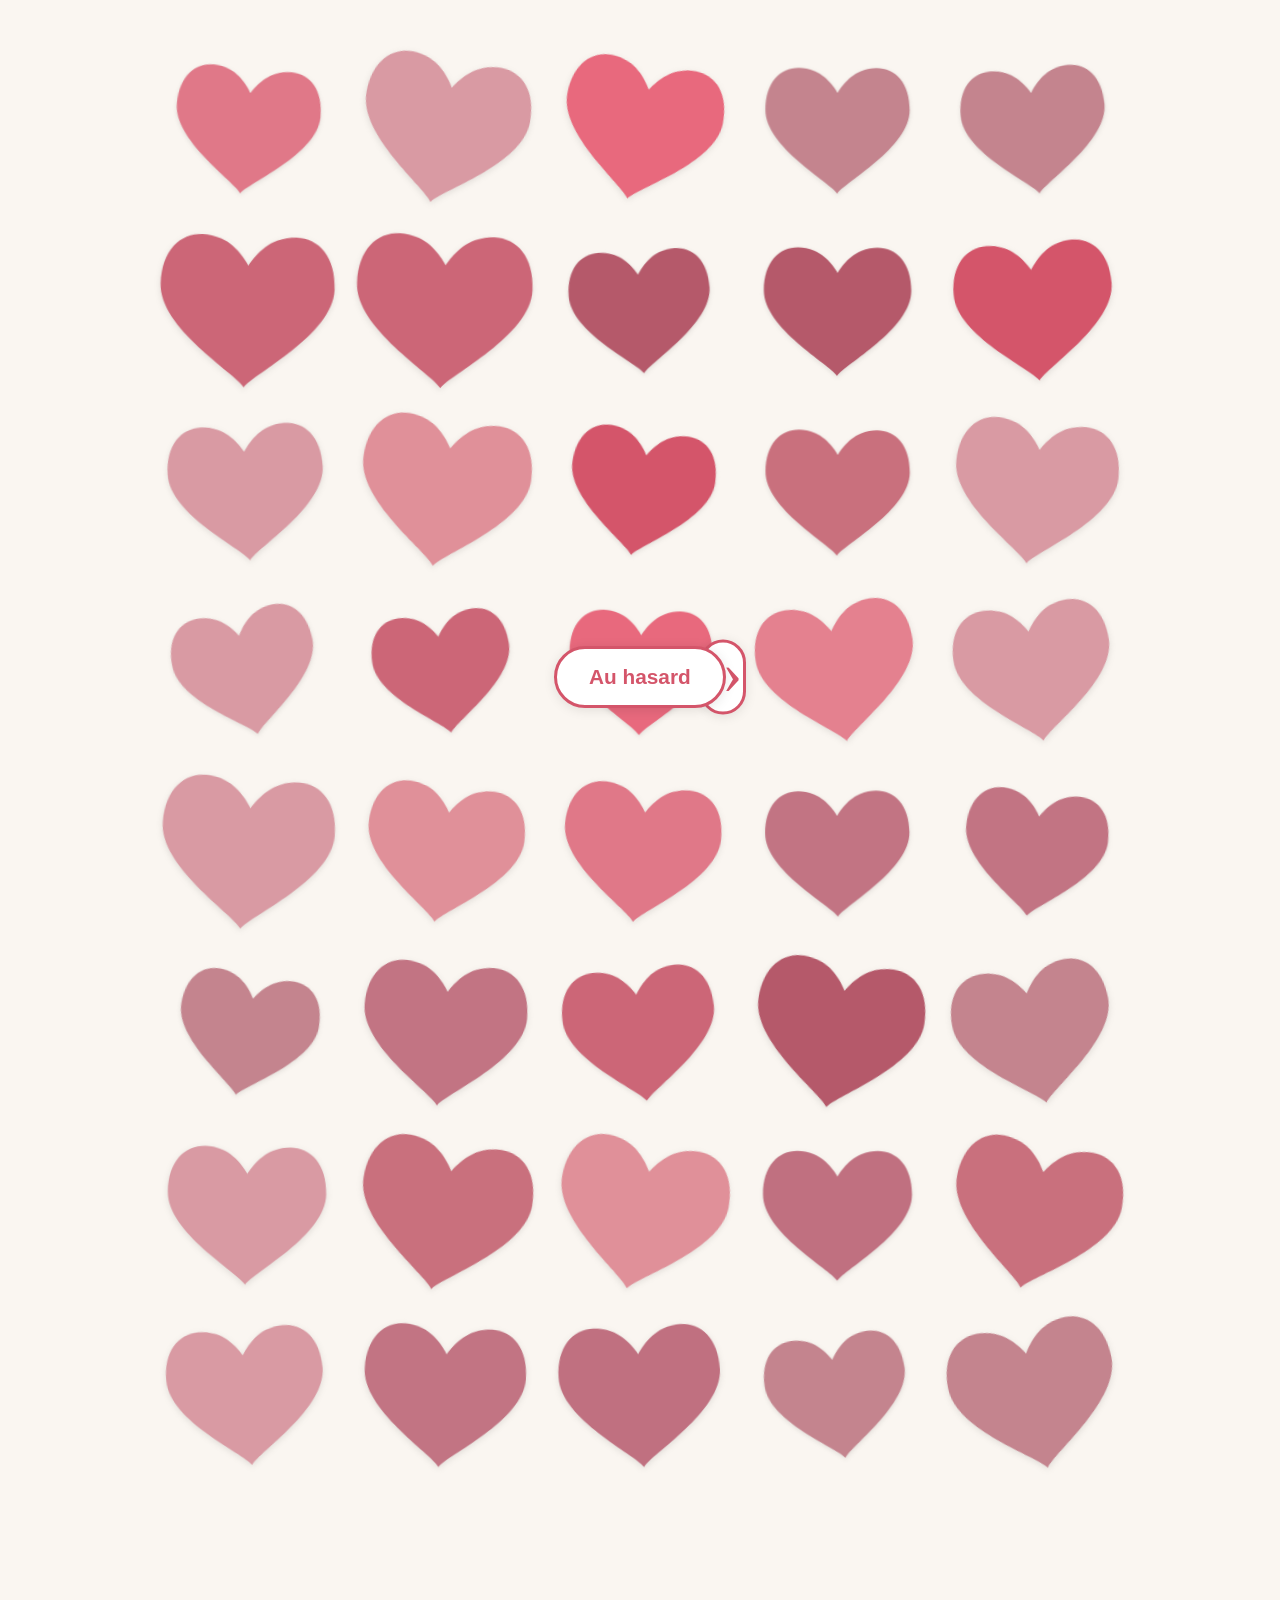
==== index.html @ f623f2ce "Initial commit: Coeurs de la paroisse Page interactive avec grille de cœurs contenant des messages d" ====
<!DOCTYPE html>
<html lang="fr">

<head>
  <meta charset="UTF-8">
  <meta name="viewport" content="width=device-width, initial-scale=1.0">
  <title>Coeurs de la paroisse</title>
  <style>
    * {
      margin: 0;
      padding: 0;
      box-sizing: border-box;
    }

    body {
      background: #faf6f1;
      min-height: 100vh;
      padding: 2rem 1rem 5rem;
      font-family: 'Georgia', 'Times New Roman', serif;
    }

    .grid {
      display: grid;
      grid-template-columns: repeat(5, 1fr);
      gap: 0.8rem 0.3rem;
      max-width: 980px;
      margin: 0 auto;
      justify-items: center;
      padding: 1rem 0;
    }

    /* --- Heart card (flip container) --- */
    .heart-card {
      width: 180px;
      height: 168px;
      perspective: 800px;
      cursor: pointer;
    }

    .heart-inner {
      position: relative;
      width: 100%;
      height: 100%;
      transition: transform 0.6s ease;
      transform-style: preserve-3d;
    }

    .heart-card.flipped .heart-inner {
      transform: rotateY(180deg);
    }

    .heart-front,
    .heart-back {
      position: absolute;
      inset: 0;
      backface-visibility: hidden;
      display: flex;
      align-items: center;
      justify-content: center;
    }

    .heart-back {
      transform: rotateY(180deg);
    }

    /* --- Heart SVG --- */
    .heart-svg {
      width: 165px;
      height: 149px;
      transition: transform 0.25s ease, filter 0.25s ease;
      filter: drop-shadow(0 2px 3px rgba(0, 0, 0, 0.1));
    }

    .heart-card:hover .heart-svg {
      transform: scale(1.1);
      filter: drop-shadow(0 4px 8px rgba(0, 0, 0, 0.15));
    }

    /* --- Back heart with message --- */
    .heart-back-wrap {
      position: relative;
      width: 180px;
      height: 162px;
    }

    .heart-back-wrap .heart-svg {
      width: 180px;
      height: 162px;
    }

    .heart-back-text {
      position: absolute;
      inset: 0;
      display: flex;
      align-items: center;
      justify-content: center;
      text-align: center;
      padding: 20px 22px 30px;
      font-family: 'Segoe UI', 'Helvetica Neue', Arial, sans-serif;
      font-size: 13px;
      line-height: 1.4;
      color: #fff;
      text-shadow: 0 1px 2px rgba(0, 0, 0, 0.25);
      overflow: hidden;
      word-break: break-word;
    }

    /* --- Zoom mode --- */
    .heart-card.zoomed {
      z-index: 50;
    }

    .heart-card.zoomed .heart-inner {
      transform: rotateY(180deg) scale(2.5);
    }

    /* --- Pulse animation for random --- */
    @keyframes pulse {

      0%,
      100% {
        transform: scale(1);
      }

      50% {
        transform: scale(1.2);
      }
    }

    .heart-card.pulse .heart-svg {
      animation: pulse 0.4s ease 2;
    }

    /* --- Button group --- */
    .btn-group {
      position: sticky;
      bottom: 12rem;
      width: fit-content;
      margin: 1.5rem auto 0;
      z-index: 100;
    }

    /* --- Main pill: "Au hasard" (always centered) --- */
    .random-btn {
      background: #fff;
      color: #d4556a;
      border: 3px solid #d4556a;
      border-radius: 50px;
      padding: 1rem 2rem;
      font-family: 'Segoe UI', 'Helvetica Neue', Arial, sans-serif;
      font-size: 1.3rem;
      font-weight: 600;
      cursor: pointer;
      box-shadow: 0 2px 12px rgba(0, 0, 0, 0.1);
      transition: background 0.2s, color 0.2s;
      white-space: nowrap;
      position: relative;
      z-index: 2;
    }

    .random-btn:hover {
      background: #fce8ec;
    }

    /* --- Zoom sliding pill (behind Au hasard, peeks right) --- */
    .zoom-slide {
      position: absolute;
      top: 50%;
      transform: translateY(-50%);
      display: flex;
      align-items: center;
      background: #fff;
      border: 3px solid #d4556a;
      border-radius: 50px;
      z-index: 1;
      box-shadow: 0 2px 12px rgba(0, 0, 0, 0.1);
      overflow: hidden;
      cursor: pointer;
      transition: left 0.35s ease, background 0.3s, border-color 0.3s;
      /* Collapsed: mostly behind Au hasard */
      left: calc(100% - 1.6rem);
    }

    /* Slid out */
    .zoom-slide.open {
      left: calc(100% - 1rem);
    }

    /* Active (zoom on): fill entire pill */
    .zoom-slide.active {
      background: #d4556a;
      border-color: #d4556a;
    }

    .zoom-slide.active .zoom-label,
    .zoom-slide.active .zoom-chevron {
      color: #fff;
    }

    /* --- Zoom text label (hidden when collapsed) --- */
    .zoom-label {
      color: #d4556a;
      font-family: 'Segoe UI', 'Helvetica Neue', Arial, sans-serif;
      font-size: 1.05rem;
      font-weight: 600;
      white-space: nowrap;
      overflow: hidden;
      max-width: 0;
      opacity: 0;
      padding: 0.8rem 0;
      transition: max-width 0.35s ease, opacity 0.25s ease, padding 0.35s ease;
    }

    .zoom-slide.open .zoom-label {
      max-width: 120px;
      opacity: 1;
      padding: 0.8rem 0.4rem 0.8rem 1.8rem;
    }

    /* --- Chevron (always visible, changes direction) --- */
    .zoom-chevron {
      color: #d4556a;
      font-size: 3.8rem;
      font-weight: 500;
      line-height: 1;
      padding: 0rem 0rem 0.5rem 1.2rem;
      transition: color 0.2s, padding 0.35s ease;
      flex-shrink: 0;
    }

    .zoom-slide.open .zoom-chevron {
      padding: 0rem 0.5rem 0.5rem 0rem;
    }

    /* --- Responsive --- */
    @media (max-width: 980px) {
      .grid {
        grid-template-columns: repeat(4, 1fr);
        max-width: 760px;
      }
    }

    @media (max-width: 760px) {
      .grid {
        grid-template-columns: repeat(3, 1fr);
        max-width: 560px;
        gap: 0.5rem 0.2rem;
      }

      .heart-card {
        width: 155px;
        height: 145px;
      }

      .heart-svg {
        width: 140px;
        height: 126px;
      }

      .heart-back-wrap {
        width: 155px;
        height: 140px;
      }

      .heart-back-wrap .heart-svg {
        width: 155px;
        height: 140px;
      }

      .heart-back-text {
        font-size: 12px;
        padding: 18px 20px 28px;
      }

      body {
        padding: 1rem 0.5rem 5rem;
      }
    }

    @media (max-width: 500px) {
      .grid {
        grid-template-columns: repeat(2, 1fr);
        max-width: 340px;
      }
    }
  </style>
</head>

<body>

  <div class="grid" id="grid"></div>
  <div class="btn-group" id="btnGroup">
    <button class="random-btn" id="randomBtn">Au hasard</button>
    <div class="zoom-slide" id="zoomSlide">
      <span class="zoom-label">Zoom</span>
      <span class="zoom-chevron" id="zoomChevron">&rsaquo;</span>
    </div>
  </div>

  <script>
    const messages = [
      "Merci pour l'accueil chaleureux chaque dimanche",
      "Merci à la chorale pour la beauté des chants",
      "Merci pour les moments de partage et de fraternité",
      "Merci au père pour ses homélies qui touchent le cœur",
      "Merci aux catéchistes qui transmettent la foi à nos enfants",
      "Merci pour les repas paroissiaux qui nous rassemblent",
      "Merci à ceux qui fleurissent l'église avec tant de soin",
      "Merci pour la prière des uns pour les autres",
      "Merci aux bénévoles du secrétariat, toujours disponibles",
      "Merci pour les visites aux personnes malades et isolées",
      "Merci pour cette communauté qui est comme une famille",
      "Merci pour l'écoute et le soutien dans les moments difficiles",
      "Merci aux servants d'autel pour leur service joyeux",
      "Merci pour les groupes de prière qui nourrissent notre foi",
      "Merci à l'équipe liturgique pour la beauté des célébrations",
      "Merci pour la kermesse et tous les moments de joie partagée",
      "Merci pour le café après la messe, ces petits moments comptent",
      "Merci d'avoir accompagné notre famille dans le deuil",
      "Merci pour la préparation au baptême de notre enfant",
      "Merci aux sacristains qui préparent tout dans l'ombre",
      "Merci pour le pèlerinage, une expérience inoubliable",
      "Merci pour l'aide aux plus démunis de notre quartier",
      "Merci à l'équipe d'accueil pour leur sourire chaque dimanche",
      "Merci pour les retraites qui nous permettent de nous ressourcer",
      "Merci pour la bienveillance que je trouve ici",
      "Merci d'avoir préparé notre mariage avec tant d'attention",
      "Merci aux lecteurs qui donnent vie à la Parole",
      "Merci pour le groupe de jeunes, nos ados sont transformés",
      "Merci pour les veillées de Noël, des souvenirs précieux",
      "Merci de m'avoir accueilli quand je ne connaissais personne",
      "Merci pour les cours de Bible qui éclairent ma lecture",
      "Merci pour le soutien scolaire offert aux enfants du quartier",
      "Merci pour ces amitiés nées sur les bancs de l'église",
      "Merci pour la confiance que vous m'avez accordée",
      "Merci à ceux qui entretiennent notre belle église",
      "Merci pour l'aumônerie qui accompagne nos lycéens",
      "Merci pour la Semaine Sainte vécue ensemble, si intense",
      "Merci pour votre patience et votre douceur",
      "Merci pour la joie communicative de cette paroisse",
      "Merci pour chaque sourire échangé sur le parvis"
    ];

    const HEART_PATH = 'M50,90 C45,82 0,58 0,32 C0,8 16,-2 34,5 C44,9 50,20 50,20 C50,20 56,9 66,5 C84,-2 100,8 100,32 C100,58 55,82 50,90Z';

    const colors = [
      '#e8697d', '#d4556a', '#c9707d', '#e07888',
      '#cf6275', '#b5596a', '#d98a95', '#c27483',
      '#e4818f', '#d16b7a', '#c4848e', '#d99aa3',
      '#cc6677', '#e09099', '#c07080'
    ];

    const grid = document.getElementById('grid');
    const randomBtn = document.getElementById('randomBtn');
    const zoomSlide = document.getElementById('zoomSlide');
    const zoomChevron = document.getElementById('zoomChevron');
    const cards = [];

    let currentOpen = null;
    let zoomMode = false;

    function heartSVG(color) {
      return `<svg viewBox="0 0 100 95" class="heart-svg"><path d="${HEART_PATH}" fill="${color}"/></svg>`;
    }

    // Mélange aléatoire des messages à chaque chargement
    for (let i = messages.length - 1; i > 0; i--) {
      const j = Math.floor(Math.random() * (i + 1));
      [messages[i], messages[j]] = [messages[j], messages[i]];
    }

    messages.forEach((msg, i) => {
      const color = colors[Math.floor(Math.random() * colors.length)];
      const rotation = (Math.random() * 24 - 12).toFixed(1);
      const sizeVariation = (0.88 + Math.random() * 0.24).toFixed(2);

      const card = document.createElement('div');
      card.className = 'heart-card';
      card.style.setProperty('--color', color);
      card.style.transform = `rotate(${rotation}deg) scale(${sizeVariation})`;

      card.innerHTML = `
    <div class="heart-inner">
      <div class="heart-front">
        ${heartSVG(color)}
      </div>
      <div class="heart-back">
        <div class="heart-back-wrap">
          ${heartSVG(color)}
          <div class="heart-back-text">${msg}</div>
        </div>
      </div>
    </div>
  `;

      card.addEventListener('click', (e) => {
        e.stopPropagation();
        toggleCard(card);
      });

      grid.appendChild(card);
      cards.push(card);
    });

    function toggleCard(card) {
      const cls = zoomMode ? 'zoomed' : 'flipped';
      const otherCls = zoomMode ? 'flipped' : 'zoomed';

      if (currentOpen && currentOpen !== card) {
        const prev = currentOpen;
        setTimeout(() => {
          prev.classList.remove('flipped');
          prev.classList.remove('zoomed');
        }, 300);
      }

      // Remove the other mode's class if present
      card.classList.remove(otherCls);
      card.classList.toggle(cls);
      currentOpen = card.classList.contains(cls) ? card : null;
    }

    function closeCurrentCard() {
      if (currentOpen) {
        currentOpen.classList.remove('flipped');
        currentOpen.classList.remove('zoomed');
        currentOpen = null;
      }
    }

    document.addEventListener('click', () => {
      closeCurrentCard();
    });

    // Zoom slide button
    zoomSlide.addEventListener('click', (e) => {
      e.stopPropagation();
      const isOpen = zoomSlide.classList.contains('open');

      if (!isOpen) {
        // Slide out
        zoomSlide.classList.add('open');
        zoomChevron.innerHTML = '&lsaquo;';
      } else {
        // Toggle zoom mode
        zoomMode = !zoomMode;
        zoomSlide.classList.toggle('active', zoomMode);
        closeCurrentCard();
      }
    });

    // Click chevron to collapse when open
    zoomChevron.addEventListener('click', (e) => {
      if (zoomSlide.classList.contains('open')) {
        e.stopPropagation();
        zoomSlide.classList.remove('open');
        zoomChevron.innerHTML = '&rsaquo;';
      }
    });

    randomBtn.addEventListener('click', (e) => {
      e.stopPropagation();
      closeCurrentCard();
      const card = cards[Math.floor(Math.random() * cards.length)];

      card.scrollIntoView({ behavior: 'smooth', block: 'center' });

      card.classList.add('pulse');
      setTimeout(() => {
        card.classList.remove('pulse');
        toggleCard(card);
      }, 850);
    });
  </script>

</body>

</html>
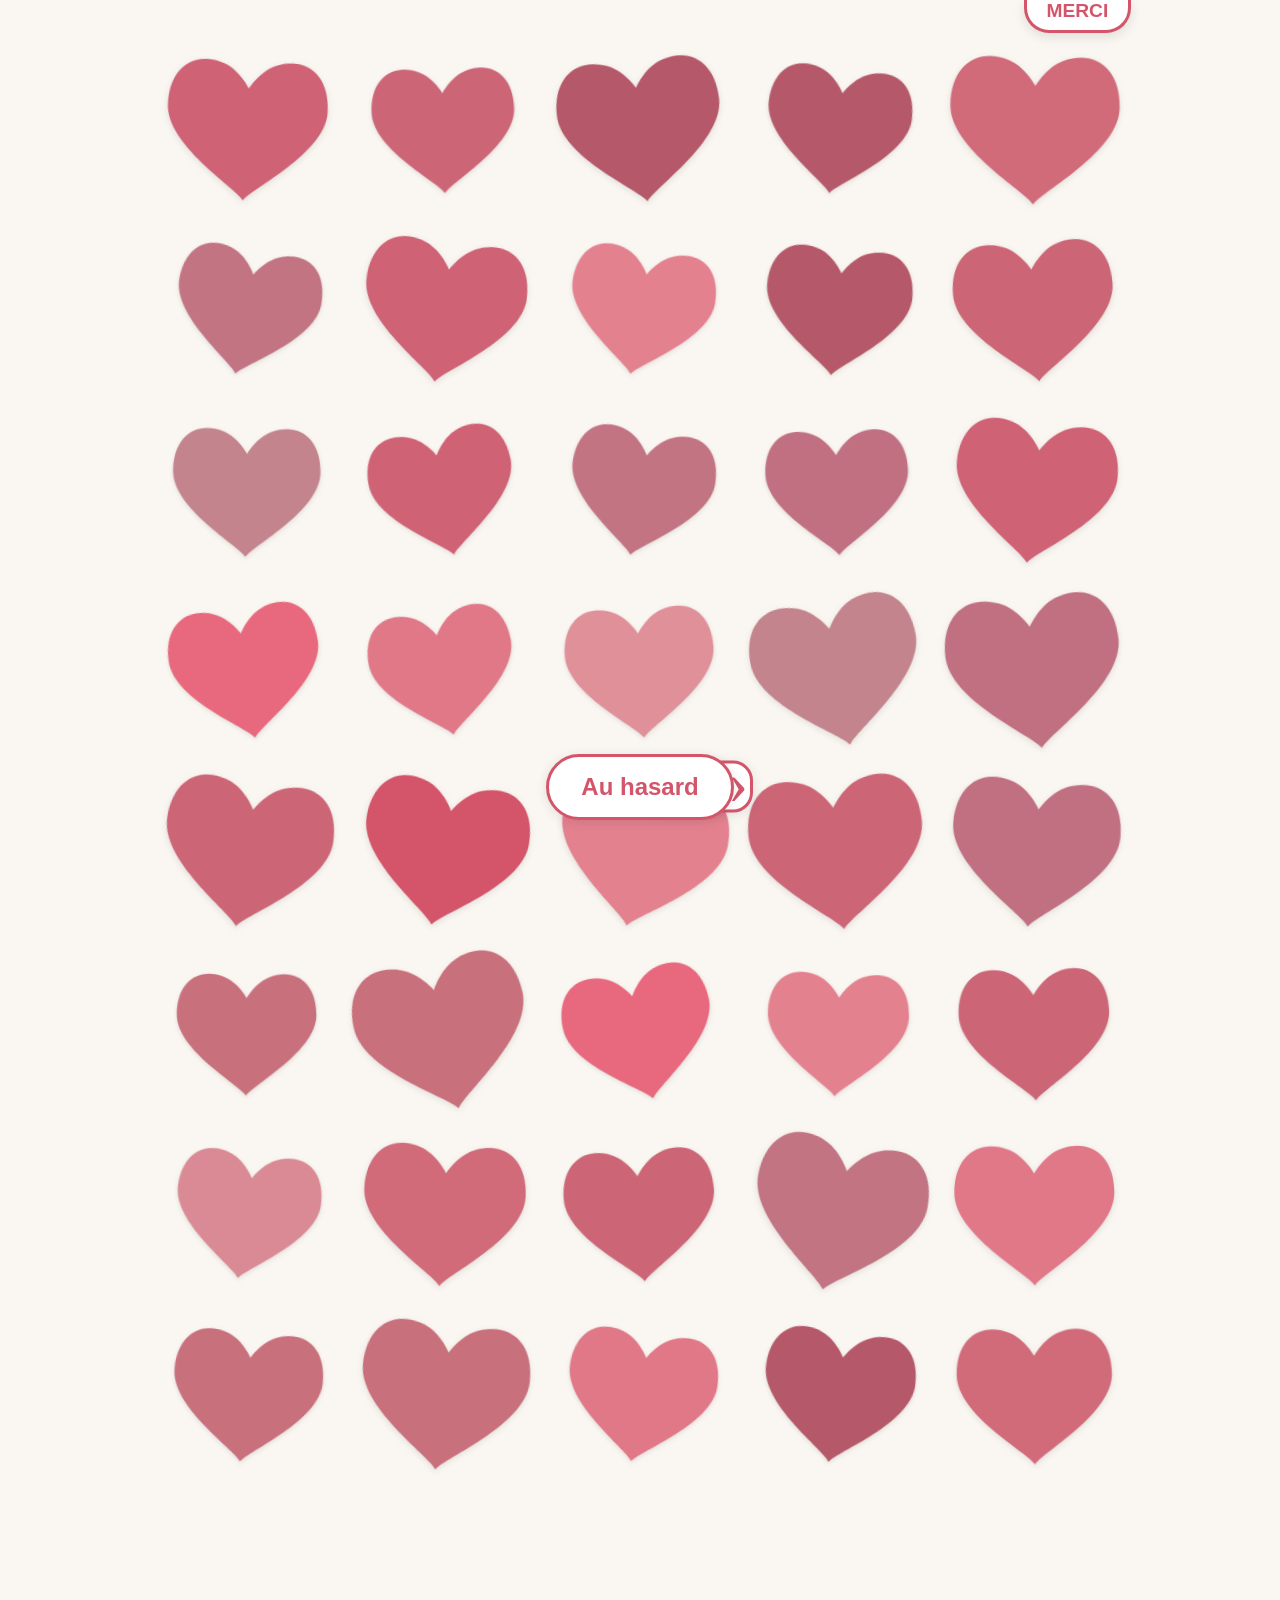
==== commit 2ab5a118: "Improve mobile/tablet UI, Firefox compatibility, and header animation - Fix button positioning on mo" ====
--- a/index.html
+++ b/index.html
@@ -4,7 +4,7 @@
 <head>
   <meta charset="UTF-8">
   <meta name="viewport" content="width=device-width, initial-scale=1.0">
-  <title>Coeurs de la paroisse</title>
+  <title>MERCI</title>
   <style>
     * {
       margin: 0;
@@ -17,6 +17,7 @@
       min-height: 100vh;
       padding: 2rem 1rem 5rem;
       font-family: 'Georgia', 'Times New Roman', serif;
+      overflow-x: hidden;
     }
 
     .grid {
@@ -33,7 +34,6 @@
     .heart-card {
       width: 180px;
       height: 168px;
-      perspective: 800px;
       cursor: pointer;
     }
 
@@ -46,7 +46,7 @@
     }
 
     .heart-card.flipped .heart-inner {
-      transform: rotateY(180deg);
+      transform: perspective(800px) rotateY(180deg);
     }
 
     .heart-front,
@@ -61,6 +61,7 @@
 
     .heart-back {
       transform: rotateY(180deg);
+      /* No perspective needed here – it inherits the 3D context from .heart-inner */
     }
 
     /* --- Heart SVG --- */
@@ -97,12 +98,26 @@
       text-align: center;
       padding: 20px 22px 30px;
       font-family: 'Segoe UI', 'Helvetica Neue', Arial, sans-serif;
-      font-size: 13px;
+      font-size: calc(var(--fs, 13) * 1px);
       line-height: 1.4;
-      color: #fff;
-      text-shadow: 0 1px 2px rgba(0, 0, 0, 0.25);
+      color: #f9e1e1;
+      text-shadow: 0 1px 1px rgba(167, 115, 115, 0.25);
       overflow: hidden;
       word-break: break-word;
+    }
+
+    /* Gradient fade for truncated long text */
+    .heart-back-text.long-text {
+      -webkit-mask-image: linear-gradient(to bottom, black 55%, transparent 95%);
+      mask-image: linear-gradient(to bottom, black 55%, transparent 95%);
+    }
+
+    /* In zoom mode: smaller font to fit all text, remove fade */
+    .heart-card.zoomed .heart-back-text.long-text {
+      --fs: 6.5 !important;
+      line-height: 1.3;
+      -webkit-mask-image: none;
+      mask-image: none;
     }
 
     /* --- Zoom mode --- */
@@ -111,7 +126,13 @@
     }
 
     .heart-card.zoomed .heart-inner {
-      transform: rotateY(180deg) scale(2.5);
+      transform: perspective(800px) rotateY(180deg) scale(2.5);
+      -webkit-font-smoothing: antialiased;
+      -moz-osx-font-smoothing: grayscale;
+    }
+
+    .heart-card.zoomed .heart-back-text {
+      text-rendering: geometricPrecision;
     }
 
     /* --- Pulse animation for random --- */
@@ -134,7 +155,7 @@
     /* --- Button group --- */
     .btn-group {
       position: sticky;
-      bottom: 12rem;
+      bottom: 5rem;
       width: fit-content;
       margin: 1.5rem auto 0;
       z-index: 100;
@@ -148,7 +169,7 @@
       border-radius: 50px;
       padding: 1rem 2rem;
       font-family: 'Segoe UI', 'Helvetica Neue', Arial, sans-serif;
-      font-size: 1.3rem;
+      font-size: 1.5rem;
       font-weight: 600;
       cursor: pointer;
       box-shadow: 0 2px 12px rgba(0, 0, 0, 0.1);
@@ -165,25 +186,26 @@
     /* --- Zoom sliding pill (behind Au hasard, peeks right) --- */
     .zoom-slide {
       position: absolute;
+      height: 80%;
       top: 50%;
       transform: translateY(-50%);
       display: flex;
       align-items: center;
       background: #fff;
       border: 3px solid #d4556a;
-      border-radius: 50px;
+      border-radius: 20px;
       z-index: 1;
       box-shadow: 0 2px 12px rgba(0, 0, 0, 0.1);
       overflow: hidden;
       cursor: pointer;
       transition: left 0.35s ease, background 0.3s, border-color 0.3s;
-      /* Collapsed: mostly behind Au hasard */
-      left: calc(100% - 1.6rem);
-    }
-
-    /* Slid out */
+      /* Collapsed: hidden behind Au hasard, only chevron peeks out */
+      left: calc(100% - 90px);
+    }
+
+    /* Slid out: entire pill visible */
     .zoom-slide.open {
-      left: calc(100% - 1rem);
+      left: calc(100% - 1.7rem);
     }
 
     /* Active (zoom on): fill entire pill */
@@ -201,12 +223,11 @@
     .zoom-label {
       color: #d4556a;
       font-family: 'Segoe UI', 'Helvetica Neue', Arial, sans-serif;
-      font-size: 1.05rem;
+      font-size: 1.5rem;
       font-weight: 600;
       white-space: nowrap;
       overflow: hidden;
-      max-width: 0;
-      opacity: 0;
+      opacity: 1;
       padding: 0.8rem 0;
       transition: max-width 0.35s ease, opacity 0.25s ease, padding 0.35s ease;
     }
@@ -214,7 +235,7 @@
     .zoom-slide.open .zoom-label {
       max-width: 120px;
       opacity: 1;
-      padding: 0.8rem 0.4rem 0.8rem 1.8rem;
+      padding: .8rem 0.15rem 0.7rem 1.8rem;
     }
 
     /* --- Chevron (always visible, changes direction) --- */
@@ -223,13 +244,103 @@
       font-size: 3.8rem;
       font-weight: 500;
       line-height: 1;
-      padding: 0rem 0rem 0.5rem 1.2rem;
+      padding: 0rem 0.1rem 0.5rem 1rem;
       transition: color 0.2s, padding 0.35s ease;
       flex-shrink: 0;
     }
 
     .zoom-slide.open .zoom-chevron {
       padding: 0rem 0.5rem 0.5rem 0rem;
+    }
+
+    /* --- À Propos pill (fixed top-right, hangs from top edge) --- */
+    .about-pill {
+      position: fixed;
+      top: 0;
+      right: calc((100vw - 980px) / 2);
+      max-width: 980px;
+      z-index: 200;
+      background: #fff;
+      border: 3px solid #d4556a;
+      border-top: none;
+      border-radius: 0 0 25px 25px;
+      padding: 0 1.2rem 0.5rem;
+      box-shadow: 0 4px 12px rgba(0, 0, 0, 0.1);
+      cursor: pointer;
+      text-align: center;
+      width: auto;
+      /* CLOSING: pill padding shrinks with the size */
+      transition: padding 0.2s ease-in-out 0.15s;
+    }
+
+    .about-pill.visible {
+      padding: 0 1.2rem 0.8rem;
+      /* OPENING: pill padding grows with the size */
+      transition: padding 0.25s ease-in-out 0.05s;
+    }
+
+    .about-pill:hover {
+      background: #fef5f6;
+    }
+
+    .about-title {
+      max-height: 0;
+      max-width: 0;
+      overflow: hidden;
+      opacity: 0;
+      /* CLOSING: text hides [0-0.15s], then width+height shrink together [0.15-0.4s] */
+      transition: opacity 0s ease-in-out,
+                  max-height 0.5s ease-in-out 0.3s,
+                  max-width 0.5s ease-in-out 0.3s,
+                  padding 0.4s ease-in-out 0.4s;
+    }
+
+    .about-pill.visible .about-title {
+      max-height: 100px;
+      max-width: 100%;
+      opacity: 1;
+      padding: 0.6rem 0 0.3rem;
+      /* OPENING: width+height grow together [0.05-0.3s], then text fades in [0.3-0.5s] */
+      transition: max-width 0.25s ease-in-out 0.05s,
+                  max-height 0.25s ease-in-out 0.05s,
+                  opacity 0.15s ease-in-out 0.35s,
+                  padding 0.25s ease-in-out 0.05s;
+    }
+
+    .about-title h1 {
+      font-family: 'Georgia', 'Times New Roman', serif;
+      display: flex;
+      align-items: center;
+      font-size: 1.2rem;
+      font-weight: 700;
+      color: #d4556a;
+      line-height: 1.35;
+    }
+
+    .about-label {
+      display: block;
+      font-family: 'Segoe UI', 'Helvetica Neue', Arial, sans-serif;
+      font-size: 1.2rem;
+      font-weight: 600;
+      color: #d4556a;
+      white-space: nowrap;
+      max-height: 2rem;
+      opacity: 1;
+      overflow: hidden;
+      /* SHOWING (closing pill): MERCI fades in at [0.4-0.5s] */
+      transition: max-height 0.1s ease-in-out 0.4s,
+                  opacity 0.1s ease-in-out 0.4s,
+                  margin 0.1s ease-in-out 0.4s;
+    }
+
+    .about-label.hidden {
+      max-height: 0;
+      opacity: 0;
+      margin: 0;
+      /* HIDING (opening pill): MERCI disappears instantly at [0-0.05s] */
+      transition: max-height 0.05s ease-in-out,
+                  opacity 0.05s ease-in-out,
+                  margin 0.05s ease-in-out;
     }
 
     /* --- Responsive --- */
@@ -238,6 +349,24 @@
         grid-template-columns: repeat(4, 1fr);
         max-width: 760px;
       }
+
+      .about-pill {
+        right: calc((100vw - 760px) / 2);
+        max-width: 760px;
+      }
+
+      body {
+        padding-bottom: 7rem;
+      }
+
+      .btn-group {
+        position: fixed;
+        bottom: 2.5rem;
+        left: 0;
+        right: 0;
+        width: fit-content;
+        margin: 0 auto;
+      }
     }
 
     @media (max-width: 760px) {
@@ -268,12 +397,25 @@
       }
 
       .heart-back-text {
-        font-size: 12px;
+        font-size: calc(var(--fs, 13) * 0.85px);
         padding: 18px 20px 28px;
+      }
+
+      .heart-card.zoomed .heart-inner {
+        transform: perspective(800px) rotateY(180deg) scale(2);
+      }
+
+      .heart-card.zoomed .heart-back-text.long-text {
+        --fs: 5.5 !important;
       }
 
       body {
         padding: 1rem 0.5rem 5rem;
+      }
+
+      .about-pill {
+        right: calc((100vw - 560px) / 2);
+        max-width: 560px;
       }
     }
 
@@ -282,11 +424,64 @@
         grid-template-columns: repeat(2, 1fr);
         max-width: 340px;
       }
+
+      .about-pill {
+        right: calc((100vw - 340px) / 2);
+        max-width: 340px;
+      }
+
+      body {
+        padding-bottom: 9rem;
+      }
+
+      /* Fixed button group at bottom of viewport */
+      .btn-group {
+        bottom: 3.5rem;
+        display: flex;
+        flex-direction: column;
+        align-items: center;
+        gap: 0.8rem;
+      }
+
+      /* Zoom button: simple pill below "Au hasard", no slide */
+      .zoom-slide {
+        position: static;
+        height: auto;
+        border-radius: 50px;
+        padding: 0.4rem 1.2rem;
+        transition: background 0.3s, border-color 0.3s;
+      }
+
+      .zoom-slide .zoom-label {
+        max-width: none;
+        opacity: 1;
+        padding: 0rem 0.3rem;
+      }
+
+      .zoom-slide .zoom-chevron {
+        display: none;
+      }
+
+      /* Smaller zoom scale for phone screens */
+      .heart-card.zoomed .heart-inner {
+        transform: perspective(800px) rotateY(180deg) scale(1.5);
+      }
+
+      .heart-card.zoomed .heart-back-text.long-text {
+        --fs: 5 !important;
+      }
     }
   </style>
 </head>
 
 <body>
+
+  <div class="about-pill" id="aboutPill">
+    <div class="about-title">
+      <h1>Jubilé des 50 ans de la paroisse catholique de Berne et environs</h1>
+    </div>
+    <span class="about-label">MERCI</span>
+  </div>
 
   <div class="grid" id="grid"></div>
   <div class="btn-group" id="btnGroup">
@@ -350,6 +545,15 @@
       '#cc6677', '#e09099', '#c07080'
     ];
 
+    // À Propos toggle
+    const aboutPill = document.getElementById('aboutPill');
+    const aboutLabel = aboutPill.querySelector('.about-label');
+    aboutPill.addEventListener('click', (e) => {
+      e.stopPropagation();
+      aboutPill.classList.toggle('visible');
+      aboutLabel.classList.toggle('hidden');
+    });
+
     const grid = document.getElementById('grid');
     const randomBtn = document.getElementById('randomBtn');
     const zoomSlide = document.getElementById('zoomSlide');
@@ -363,6 +567,15 @@
       return `<svg viewBox="0 0 100 95" class="heart-svg"><path d="${HEART_PATH}" fill="${color}"/></svg>`;
     }
 
+    // Adaptive font size based on text length
+    function getFontSize(len) {
+      if (len <= 50) return 13;
+      if (len <= 80) return 12;
+      if (len <= 110) return 10.5;
+      if (len <= 150) return 9;
+      return 8;
+    }
+
     // Mélange aléatoire des messages à chaque chargement
     for (let i = messages.length - 1; i > 0; i--) {
       const j = Math.floor(Math.random() * (i + 1));
@@ -378,6 +591,9 @@
       card.className = 'heart-card';
       card.style.setProperty('--color', color);
       card.style.transform = `rotate(${rotation}deg) scale(${sizeVariation})`;
+
+      const fontSize = getFontSize(msg.length);
+      const longClass = msg.length > 120 ? ' long-text' : '';
 
       card.innerHTML = `
     <div class="heart-inner">
@@ -387,7 +603,7 @@
       <div class="heart-back">
         <div class="heart-back-wrap">
           ${heartSVG(color)}
-          <div class="heart-back-text">${msg}</div>
+          <div class="heart-back-text${longClass}" style="--fs:${fontSize}">${msg}</div>
         </div>
       </div>
     </div>
@@ -433,8 +649,18 @@
     });
 
     // Zoom slide button
+    const mobileQuery = window.matchMedia('(max-width: 500px)');
     zoomSlide.addEventListener('click', (e) => {
       e.stopPropagation();
+
+      if (mobileQuery.matches) {
+        // Mobile: direct toggle, no slide step
+        zoomMode = !zoomMode;
+        zoomSlide.classList.toggle('active', zoomMode);
+        closeCurrentCard();
+        return;
+      }
+
       const isOpen = zoomSlide.classList.contains('open');
 
       if (!isOpen) {
@@ -445,6 +671,8 @@
         // Toggle zoom mode
         zoomMode = !zoomMode;
         zoomSlide.classList.toggle('active', zoomMode);
+        zoomSlide.classList.remove('open');
+        zoomChevron.innerHTML = '&rsaquo;';
         closeCurrentCard();
       }
     });
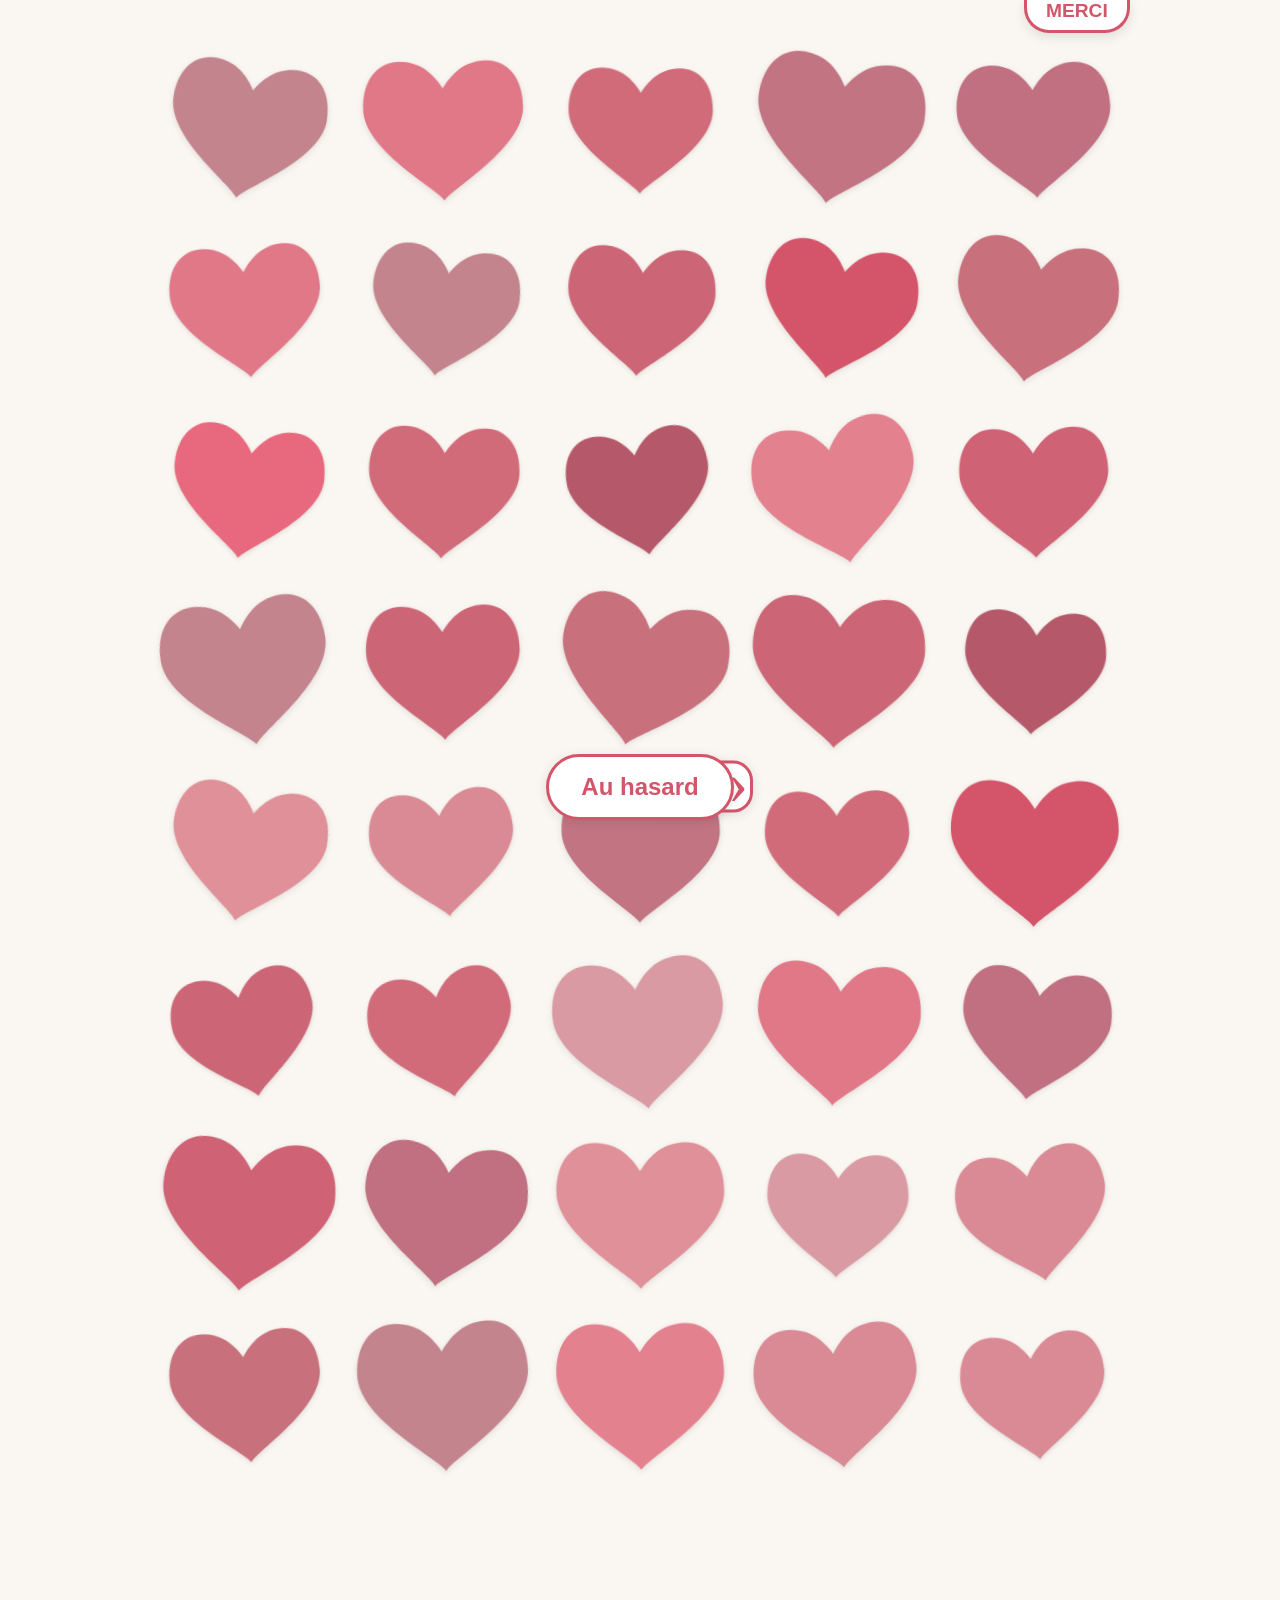
==== commit ceb3791d: "Extract inline CSS/JS to separate files and add pre-push test hook Move styles and scripts from inde" ====
--- a/index.html
+++ b/index.html
@@ -5,473 +5,7 @@
   <meta charset="UTF-8">
   <meta name="viewport" content="width=device-width, initial-scale=1.0">
   <title>MERCI</title>
-  <style>
-    * {
-      margin: 0;
-      padding: 0;
-      box-sizing: border-box;
-    }
-
-    body {
-      background: #faf6f1;
-      min-height: 100vh;
-      padding: 2rem 1rem 5rem;
-      font-family: 'Georgia', 'Times New Roman', serif;
-      overflow-x: hidden;
-    }
-
-    .grid {
-      display: grid;
-      grid-template-columns: repeat(5, 1fr);
-      gap: 0.8rem 0.3rem;
-      max-width: 980px;
-      margin: 0 auto;
-      justify-items: center;
-      padding: 1rem 0;
-    }
-
-    /* --- Heart card (flip container) --- */
-    .heart-card {
-      width: 180px;
-      height: 168px;
-      cursor: pointer;
-    }
-
-    .heart-inner {
-      position: relative;
-      width: 100%;
-      height: 100%;
-      transition: transform 0.6s ease;
-      transform-style: preserve-3d;
-    }
-
-    .heart-card.flipped .heart-inner {
-      transform: perspective(800px) rotateY(180deg);
-    }
-
-    .heart-front,
-    .heart-back {
-      position: absolute;
-      inset: 0;
-      backface-visibility: hidden;
-      display: flex;
-      align-items: center;
-      justify-content: center;
-    }
-
-    .heart-back {
-      transform: rotateY(180deg);
-      /* No perspective needed here – it inherits the 3D context from .heart-inner */
-    }
-
-    /* --- Heart SVG --- */
-    .heart-svg {
-      width: 165px;
-      height: 149px;
-      transition: transform 0.25s ease, filter 0.25s ease;
-      filter: drop-shadow(0 2px 3px rgba(0, 0, 0, 0.1));
-    }
-
-    .heart-card:hover .heart-svg {
-      transform: scale(1.1);
-      filter: drop-shadow(0 4px 8px rgba(0, 0, 0, 0.15));
-    }
-
-    /* --- Back heart with message --- */
-    .heart-back-wrap {
-      position: relative;
-      width: 180px;
-      height: 162px;
-    }
-
-    .heart-back-wrap .heart-svg {
-      width: 180px;
-      height: 162px;
-    }
-
-    .heart-back-text {
-      position: absolute;
-      inset: 0;
-      display: flex;
-      align-items: center;
-      justify-content: center;
-      text-align: center;
-      padding: 20px 22px 30px;
-      font-family: 'Segoe UI', 'Helvetica Neue', Arial, sans-serif;
-      font-size: calc(var(--fs, 13) * 1px);
-      line-height: 1.4;
-      color: #f9e1e1;
-      text-shadow: 0 1px 1px rgba(167, 115, 115, 0.25);
-      overflow: hidden;
-      word-break: break-word;
-    }
-
-    /* Gradient fade for truncated long text */
-    .heart-back-text.long-text {
-      -webkit-mask-image: linear-gradient(to bottom, black 55%, transparent 95%);
-      mask-image: linear-gradient(to bottom, black 55%, transparent 95%);
-    }
-
-    /* In zoom mode: smaller font to fit all text, remove fade */
-    .heart-card.zoomed .heart-back-text.long-text {
-      --fs: 6.5 !important;
-      line-height: 1.3;
-      -webkit-mask-image: none;
-      mask-image: none;
-    }
-
-    /* --- Zoom mode --- */
-    .heart-card.zoomed {
-      z-index: 50;
-    }
-
-    .heart-card.zoomed .heart-inner {
-      transform: perspective(800px) rotateY(180deg) scale(2.5);
-      -webkit-font-smoothing: antialiased;
-      -moz-osx-font-smoothing: grayscale;
-    }
-
-    .heart-card.zoomed .heart-back-text {
-      text-rendering: geometricPrecision;
-    }
-
-    /* --- Pulse animation for random --- */
-    @keyframes pulse {
-
-      0%,
-      100% {
-        transform: scale(1);
-      }
-
-      50% {
-        transform: scale(1.2);
-      }
-    }
-
-    .heart-card.pulse .heart-svg {
-      animation: pulse 0.4s ease 2;
-    }
-
-    /* --- Button group --- */
-    .btn-group {
-      position: sticky;
-      bottom: 5rem;
-      width: fit-content;
-      margin: 1.5rem auto 0;
-      z-index: 100;
-    }
-
-    /* --- Main pill: "Au hasard" (always centered) --- */
-    .random-btn {
-      background: #fff;
-      color: #d4556a;
-      border: 3px solid #d4556a;
-      border-radius: 50px;
-      padding: 1rem 2rem;
-      font-family: 'Segoe UI', 'Helvetica Neue', Arial, sans-serif;
-      font-size: 1.5rem;
-      font-weight: 600;
-      cursor: pointer;
-      box-shadow: 0 2px 12px rgba(0, 0, 0, 0.1);
-      transition: background 0.2s, color 0.2s;
-      white-space: nowrap;
-      position: relative;
-      z-index: 2;
-    }
-
-    .random-btn:hover {
-      background: #fce8ec;
-    }
-
-    /* --- Zoom sliding pill (behind Au hasard, peeks right) --- */
-    .zoom-slide {
-      position: absolute;
-      height: 80%;
-      top: 50%;
-      transform: translateY(-50%);
-      display: flex;
-      align-items: center;
-      background: #fff;
-      border: 3px solid #d4556a;
-      border-radius: 20px;
-      z-index: 1;
-      box-shadow: 0 2px 12px rgba(0, 0, 0, 0.1);
-      overflow: hidden;
-      cursor: pointer;
-      transition: left 0.35s ease, background 0.3s, border-color 0.3s;
-      /* Collapsed: hidden behind Au hasard, only chevron peeks out */
-      left: calc(100% - 90px);
-    }
-
-    /* Slid out: entire pill visible */
-    .zoom-slide.open {
-      left: calc(100% - 1.7rem);
-    }
-
-    /* Active (zoom on): fill entire pill */
-    .zoom-slide.active {
-      background: #d4556a;
-      border-color: #d4556a;
-    }
-
-    .zoom-slide.active .zoom-label,
-    .zoom-slide.active .zoom-chevron {
-      color: #fff;
-    }
-
-    /* --- Zoom text label (hidden when collapsed) --- */
-    .zoom-label {
-      color: #d4556a;
-      font-family: 'Segoe UI', 'Helvetica Neue', Arial, sans-serif;
-      font-size: 1.5rem;
-      font-weight: 600;
-      white-space: nowrap;
-      overflow: hidden;
-      opacity: 1;
-      padding: 0.8rem 0;
-      transition: max-width 0.35s ease, opacity 0.25s ease, padding 0.35s ease;
-    }
-
-    .zoom-slide.open .zoom-label {
-      max-width: 120px;
-      opacity: 1;
-      padding: .8rem 0.15rem 0.7rem 1.8rem;
-    }
-
-    /* --- Chevron (always visible, changes direction) --- */
-    .zoom-chevron {
-      color: #d4556a;
-      font-size: 3.8rem;
-      font-weight: 500;
-      line-height: 1;
-      padding: 0rem 0.1rem 0.5rem 1rem;
-      transition: color 0.2s, padding 0.35s ease;
-      flex-shrink: 0;
-    }
-
-    .zoom-slide.open .zoom-chevron {
-      padding: 0rem 0.5rem 0.5rem 0rem;
-    }
-
-    /* --- À Propos pill (fixed top-right, hangs from top edge) --- */
-    .about-pill {
-      position: fixed;
-      top: 0;
-      right: calc((100vw - 980px) / 2);
-      max-width: 980px;
-      z-index: 200;
-      background: #fff;
-      border: 3px solid #d4556a;
-      border-top: none;
-      border-radius: 0 0 25px 25px;
-      padding: 0 1.2rem 0.5rem;
-      box-shadow: 0 4px 12px rgba(0, 0, 0, 0.1);
-      cursor: pointer;
-      text-align: center;
-      width: auto;
-      /* CLOSING: pill padding shrinks with the size */
-      transition: padding 0.2s ease-in-out 0.15s;
-    }
-
-    .about-pill.visible {
-      padding: 0 1.2rem 0.8rem;
-      /* OPENING: pill padding grows with the size */
-      transition: padding 0.25s ease-in-out 0.05s;
-    }
-
-    .about-pill:hover {
-      background: #fef5f6;
-    }
-
-    .about-title {
-      max-height: 0;
-      max-width: 0;
-      overflow: hidden;
-      opacity: 0;
-      /* CLOSING: text hides [0-0.15s], then width+height shrink together [0.15-0.4s] */
-      transition: opacity 0s ease-in-out,
-                  max-height 0.5s ease-in-out 0.3s,
-                  max-width 0.5s ease-in-out 0.3s,
-                  padding 0.4s ease-in-out 0.4s;
-    }
-
-    .about-pill.visible .about-title {
-      max-height: 100px;
-      max-width: 100%;
-      opacity: 1;
-      padding: 0.6rem 0 0.3rem;
-      /* OPENING: width+height grow together [0.05-0.3s], then text fades in [0.3-0.5s] */
-      transition: max-width 0.25s ease-in-out 0.05s,
-                  max-height 0.25s ease-in-out 0.05s,
-                  opacity 0.15s ease-in-out 0.35s,
-                  padding 0.25s ease-in-out 0.05s;
-    }
-
-    .about-title h1 {
-      font-family: 'Georgia', 'Times New Roman', serif;
-      display: flex;
-      align-items: center;
-      font-size: 1.2rem;
-      font-weight: 700;
-      color: #d4556a;
-      line-height: 1.35;
-    }
-
-    .about-label {
-      display: block;
-      font-family: 'Segoe UI', 'Helvetica Neue', Arial, sans-serif;
-      font-size: 1.2rem;
-      font-weight: 600;
-      color: #d4556a;
-      white-space: nowrap;
-      max-height: 2rem;
-      opacity: 1;
-      overflow: hidden;
-      /* SHOWING (closing pill): MERCI fades in at [0.4-0.5s] */
-      transition: max-height 0.1s ease-in-out 0.4s,
-                  opacity 0.1s ease-in-out 0.4s,
-                  margin 0.1s ease-in-out 0.4s;
-    }
-
-    .about-label.hidden {
-      max-height: 0;
-      opacity: 0;
-      margin: 0;
-      /* HIDING (opening pill): MERCI disappears instantly at [0-0.05s] */
-      transition: max-height 0.05s ease-in-out,
-                  opacity 0.05s ease-in-out,
-                  margin 0.05s ease-in-out;
-    }
-
-    /* --- Responsive --- */
-    @media (max-width: 980px) {
-      .grid {
-        grid-template-columns: repeat(4, 1fr);
-        max-width: 760px;
-      }
-
-      .about-pill {
-        right: calc((100vw - 760px) / 2);
-        max-width: 760px;
-      }
-
-      body {
-        padding-bottom: 7rem;
-      }
-
-      .btn-group {
-        position: fixed;
-        bottom: 2.5rem;
-        left: 0;
-        right: 0;
-        width: fit-content;
-        margin: 0 auto;
-      }
-    }
-
-    @media (max-width: 760px) {
-      .grid {
-        grid-template-columns: repeat(3, 1fr);
-        max-width: 560px;
-        gap: 0.5rem 0.2rem;
-      }
-
-      .heart-card {
-        width: 155px;
-        height: 145px;
-      }
-
-      .heart-svg {
-        width: 140px;
-        height: 126px;
-      }
-
-      .heart-back-wrap {
-        width: 155px;
-        height: 140px;
-      }
-
-      .heart-back-wrap .heart-svg {
-        width: 155px;
-        height: 140px;
-      }
-
-      .heart-back-text {
-        font-size: calc(var(--fs, 13) * 0.85px);
-        padding: 18px 20px 28px;
-      }
-
-      .heart-card.zoomed .heart-inner {
-        transform: perspective(800px) rotateY(180deg) scale(2);
-      }
-
-      .heart-card.zoomed .heart-back-text.long-text {
-        --fs: 5.5 !important;
-      }
-
-      body {
-        padding: 1rem 0.5rem 5rem;
-      }
-
-      .about-pill {
-        right: calc((100vw - 560px) / 2);
-        max-width: 560px;
-      }
-    }
-
-    @media (max-width: 500px) {
-      .grid {
-        grid-template-columns: repeat(2, 1fr);
-        max-width: 340px;
-      }
-
-      .about-pill {
-        right: calc((100vw - 340px) / 2);
-        max-width: 340px;
-      }
-
-      body {
-        padding-bottom: 9rem;
-      }
-
-      /* Fixed button group at bottom of viewport */
-      .btn-group {
-        bottom: 3.5rem;
-        display: flex;
-        flex-direction: column;
-        align-items: center;
-        gap: 0.8rem;
-      }
-
-      /* Zoom button: simple pill below "Au hasard", no slide */
-      .zoom-slide {
-        position: static;
-        height: auto;
-        border-radius: 50px;
-        padding: 0.4rem 1.2rem;
-        transition: background 0.3s, border-color 0.3s;
-      }
-
-      .zoom-slide .zoom-label {
-        max-width: none;
-        opacity: 1;
-        padding: 0rem 0.3rem;
-      }
-
-      .zoom-slide .zoom-chevron {
-        display: none;
-      }
-
-      /* Smaller zoom scale for phone screens */
-      .heart-card.zoomed .heart-inner {
-        transform: perspective(800px) rotateY(180deg) scale(1.5);
-      }
-
-      .heart-card.zoomed .heart-back-text.long-text {
-        --fs: 5 !important;
-      }
-    }
-  </style>
+  <link rel="stylesheet" href="styles.css">
 </head>
 
 <body>
@@ -492,215 +26,8 @@
     </div>
   </div>
 
-  <script>
-    const messages = [
-      "Merci pour l'accueil chaleureux chaque dimanche",
-      "Merci à la chorale pour la beauté des chants",
-      "Merci pour les moments de partage et de fraternité",
-      "Merci au père pour ses homélies qui touchent le cœur",
-      "Merci aux catéchistes qui transmettent la foi à nos enfants",
-      "Merci pour les repas paroissiaux qui nous rassemblent",
-      "Merci à ceux qui fleurissent l'église avec tant de soin",
-      "Merci pour la prière des uns pour les autres",
-      "Merci aux bénévoles du secrétariat, toujours disponibles",
-      "Merci pour les visites aux personnes malades et isolées",
-      "Merci pour cette communauté qui est comme une famille",
-      "Merci pour l'écoute et le soutien dans les moments difficiles",
-      "Merci aux servants d'autel pour leur service joyeux",
-      "Merci pour les groupes de prière qui nourrissent notre foi",
-      "Merci à l'équipe liturgique pour la beauté des célébrations",
-      "Merci pour la kermesse et tous les moments de joie partagée",
-      "Merci pour le café après la messe, ces petits moments comptent",
-      "Merci d'avoir accompagné notre famille dans le deuil",
-      "Merci pour la préparation au baptême de notre enfant",
-      "Merci aux sacristains qui préparent tout dans l'ombre",
-      "Merci pour le pèlerinage, une expérience inoubliable",
-      "Merci pour l'aide aux plus démunis de notre quartier",
-      "Merci à l'équipe d'accueil pour leur sourire chaque dimanche",
-      "Merci pour les retraites qui nous permettent de nous ressourcer",
-      "Merci pour la bienveillance que je trouve ici",
-      "Merci d'avoir préparé notre mariage avec tant d'attention",
-      "Merci aux lecteurs qui donnent vie à la Parole",
-      "Merci pour le groupe de jeunes, nos ados sont transformés",
-      "Merci pour les veillées de Noël, des souvenirs précieux",
-      "Merci de m'avoir accueilli quand je ne connaissais personne",
-      "Merci pour les cours de Bible qui éclairent ma lecture",
-      "Merci pour le soutien scolaire offert aux enfants du quartier",
-      "Merci pour ces amitiés nées sur les bancs de l'église",
-      "Merci pour la confiance que vous m'avez accordée",
-      "Merci à ceux qui entretiennent notre belle église",
-      "Merci pour l'aumônerie qui accompagne nos lycéens",
-      "Merci pour la Semaine Sainte vécue ensemble, si intense",
-      "Merci pour votre patience et votre douceur",
-      "Merci pour la joie communicative de cette paroisse",
-      "Merci pour chaque sourire échangé sur le parvis"
-    ];
-
-    const HEART_PATH = 'M50,90 C45,82 0,58 0,32 C0,8 16,-2 34,5 C44,9 50,20 50,20 C50,20 56,9 66,5 C84,-2 100,8 100,32 C100,58 55,82 50,90Z';
-
-    const colors = [
-      '#e8697d', '#d4556a', '#c9707d', '#e07888',
-      '#cf6275', '#b5596a', '#d98a95', '#c27483',
-      '#e4818f', '#d16b7a', '#c4848e', '#d99aa3',
-      '#cc6677', '#e09099', '#c07080'
-    ];
-
-    // À Propos toggle
-    const aboutPill = document.getElementById('aboutPill');
-    const aboutLabel = aboutPill.querySelector('.about-label');
-    aboutPill.addEventListener('click', (e) => {
-      e.stopPropagation();
-      aboutPill.classList.toggle('visible');
-      aboutLabel.classList.toggle('hidden');
-    });
-
-    const grid = document.getElementById('grid');
-    const randomBtn = document.getElementById('randomBtn');
-    const zoomSlide = document.getElementById('zoomSlide');
-    const zoomChevron = document.getElementById('zoomChevron');
-    const cards = [];
-
-    let currentOpen = null;
-    let zoomMode = false;
-
-    function heartSVG(color) {
-      return `<svg viewBox="0 0 100 95" class="heart-svg"><path d="${HEART_PATH}" fill="${color}"/></svg>`;
-    }
-
-    // Adaptive font size based on text length
-    function getFontSize(len) {
-      if (len <= 50) return 13;
-      if (len <= 80) return 12;
-      if (len <= 110) return 10.5;
-      if (len <= 150) return 9;
-      return 8;
-    }
-
-    // Mélange aléatoire des messages à chaque chargement
-    for (let i = messages.length - 1; i > 0; i--) {
-      const j = Math.floor(Math.random() * (i + 1));
-      [messages[i], messages[j]] = [messages[j], messages[i]];
-    }
-
-    messages.forEach((msg, i) => {
-      const color = colors[Math.floor(Math.random() * colors.length)];
-      const rotation = (Math.random() * 24 - 12).toFixed(1);
-      const sizeVariation = (0.88 + Math.random() * 0.24).toFixed(2);
-
-      const card = document.createElement('div');
-      card.className = 'heart-card';
-      card.style.setProperty('--color', color);
-      card.style.transform = `rotate(${rotation}deg) scale(${sizeVariation})`;
-
-      const fontSize = getFontSize(msg.length);
-      const longClass = msg.length > 120 ? ' long-text' : '';
-
-      card.innerHTML = `
-    <div class="heart-inner">
-      <div class="heart-front">
-        ${heartSVG(color)}
-      </div>
-      <div class="heart-back">
-        <div class="heart-back-wrap">
-          ${heartSVG(color)}
-          <div class="heart-back-text${longClass}" style="--fs:${fontSize}">${msg}</div>
-        </div>
-      </div>
-    </div>
-  `;
-
-      card.addEventListener('click', (e) => {
-        e.stopPropagation();
-        toggleCard(card);
-      });
-
-      grid.appendChild(card);
-      cards.push(card);
-    });
-
-    function toggleCard(card) {
-      const cls = zoomMode ? 'zoomed' : 'flipped';
-      const otherCls = zoomMode ? 'flipped' : 'zoomed';
-
-      if (currentOpen && currentOpen !== card) {
-        const prev = currentOpen;
-        setTimeout(() => {
-          prev.classList.remove('flipped');
-          prev.classList.remove('zoomed');
-        }, 300);
-      }
-
-      // Remove the other mode's class if present
-      card.classList.remove(otherCls);
-      card.classList.toggle(cls);
-      currentOpen = card.classList.contains(cls) ? card : null;
-    }
-
-    function closeCurrentCard() {
-      if (currentOpen) {
-        currentOpen.classList.remove('flipped');
-        currentOpen.classList.remove('zoomed');
-        currentOpen = null;
-      }
-    }
-
-    document.addEventListener('click', () => {
-      closeCurrentCard();
-    });
-
-    // Zoom slide button
-    const mobileQuery = window.matchMedia('(max-width: 500px)');
-    zoomSlide.addEventListener('click', (e) => {
-      e.stopPropagation();
-
-      if (mobileQuery.matches) {
-        // Mobile: direct toggle, no slide step
-        zoomMode = !zoomMode;
-        zoomSlide.classList.toggle('active', zoomMode);
-        closeCurrentCard();
-        return;
-      }
-
-      const isOpen = zoomSlide.classList.contains('open');
-
-      if (!isOpen) {
-        // Slide out
-        zoomSlide.classList.add('open');
-        zoomChevron.innerHTML = '&lsaquo;';
-      } else {
-        // Toggle zoom mode
-        zoomMode = !zoomMode;
-        zoomSlide.classList.toggle('active', zoomMode);
-        zoomSlide.classList.remove('open');
-        zoomChevron.innerHTML = '&rsaquo;';
-        closeCurrentCard();
-      }
-    });
-
-    // Click chevron to collapse when open
-    zoomChevron.addEventListener('click', (e) => {
-      if (zoomSlide.classList.contains('open')) {
-        e.stopPropagation();
-        zoomSlide.classList.remove('open');
-        zoomChevron.innerHTML = '&rsaquo;';
-      }
-    });
-
-    randomBtn.addEventListener('click', (e) => {
-      e.stopPropagation();
-      closeCurrentCard();
-      const card = cards[Math.floor(Math.random() * cards.length)];
-
-      card.scrollIntoView({ behavior: 'smooth', block: 'center' });
-
-      card.classList.add('pulse');
-      setTimeout(() => {
-        card.classList.remove('pulse');
-        toggleCard(card);
-      }, 850);
-    });
-  </script>
+  <script src="script.js"></script>
 
 </body>
 
-</html>+</html>
--- a/styles.css
+++ b/styles.css
@@ -0,0 +1,465 @@
+    * {
+      margin: 0;
+      padding: 0;
+      box-sizing: border-box;
+    }
+
+    body {
+      background: #faf6f1;
+      min-height: 100vh;
+      padding: 2rem 1rem 5rem;
+      font-family: 'Georgia', 'Times New Roman', serif;
+      overflow-x: hidden;
+    }
+
+    .grid {
+      display: grid;
+      grid-template-columns: repeat(5, 1fr);
+      gap: 0.8rem 0.3rem;
+      max-width: 980px;
+      margin: 0 auto;
+      justify-items: center;
+      padding: 1rem 0;
+    }
+
+    /* --- Heart card (flip container) --- */
+    .heart-card {
+      width: 180px;
+      height: 168px;
+      cursor: pointer;
+    }
+
+    .heart-inner {
+      position: relative;
+      width: 100%;
+      height: 100%;
+      transition: transform 0.6s ease;
+      transform-style: preserve-3d;
+    }
+
+    .heart-card.flipped .heart-inner {
+      transform: perspective(800px) rotateY(180deg);
+    }
+
+    .heart-front,
+    .heart-back {
+      position: absolute;
+      inset: 0;
+      backface-visibility: hidden;
+      display: flex;
+      align-items: center;
+      justify-content: center;
+    }
+
+    .heart-back {
+      transform: rotateY(180deg);
+      /* No perspective needed here – it inherits the 3D context from .heart-inner */
+    }
+
+    /* --- Heart SVG --- */
+    .heart-svg {
+      width: 165px;
+      height: 149px;
+      transition: transform 0.25s ease, filter 0.25s ease;
+      filter: drop-shadow(0 2px 3px rgba(0, 0, 0, 0.1));
+    }
+
+    .heart-card:hover .heart-svg {
+      transform: scale(1.1);
+      filter: drop-shadow(0 4px 8px rgba(0, 0, 0, 0.15));
+    }
+
+    /* --- Back heart with message --- */
+    .heart-back-wrap {
+      position: relative;
+      width: 180px;
+      height: 162px;
+    }
+
+    .heart-back-wrap .heart-svg {
+      width: 180px;
+      height: 162px;
+    }
+
+    .heart-back-text {
+      position: absolute;
+      inset: 0;
+      display: flex;
+      align-items: center;
+      justify-content: center;
+      text-align: center;
+      padding: 20px 22px 30px;
+      font-family: 'Segoe UI', 'Helvetica Neue', Arial, sans-serif;
+      font-size: calc(var(--fs, 13) * 1px);
+      line-height: 1.4;
+      color: #f9e1e1;
+      text-shadow: 0 1px 1px rgba(167, 115, 115, 0.25);
+      overflow: hidden;
+      word-break: break-word;
+    }
+
+    /* Gradient fade for truncated long text */
+    .heart-back-text.long-text {
+      -webkit-mask-image: linear-gradient(to bottom, black 55%, transparent 95%);
+      mask-image: linear-gradient(to bottom, black 55%, transparent 95%);
+    }
+
+    /* In zoom mode: smaller font to fit all text, remove fade */
+    .heart-card.zoomed .heart-back-text.long-text {
+      --fs: 6.5 !important;
+      line-height: 1.3;
+      -webkit-mask-image: none;
+      mask-image: none;
+    }
+
+    /* --- Zoom mode --- */
+    .heart-card.zoomed {
+      z-index: 50;
+    }
+
+    .heart-card.zoomed .heart-inner {
+      transform: perspective(800px) rotateY(180deg) scale(2.5);
+      -webkit-font-smoothing: antialiased;
+      -moz-osx-font-smoothing: grayscale;
+    }
+
+    .heart-card.zoomed .heart-back-text {
+      text-rendering: geometricPrecision;
+    }
+
+    /* --- Pulse animation for random --- */
+    @keyframes pulse {
+
+      0%,
+      100% {
+        transform: scale(1);
+      }
+
+      50% {
+        transform: scale(1.2);
+      }
+    }
+
+    .heart-card.pulse .heart-svg {
+      animation: pulse 0.4s ease 2;
+    }
+
+    /* --- Button group --- */
+    .btn-group {
+      position: sticky;
+      bottom: 5rem;
+      width: fit-content;
+      margin: 1.5rem auto 0;
+      z-index: 100;
+    }
+
+    /* --- Main pill: "Au hasard" (always centered) --- */
+    .random-btn {
+      background: #fff;
+      color: #d4556a;
+      border: 3px solid #d4556a;
+      border-radius: 50px;
+      padding: 1rem 2rem;
+      font-family: 'Segoe UI', 'Helvetica Neue', Arial, sans-serif;
+      font-size: 1.5rem;
+      font-weight: 600;
+      cursor: pointer;
+      box-shadow: 0 2px 12px rgba(0, 0, 0, 0.1);
+      transition: background 0.2s, color 0.2s;
+      white-space: nowrap;
+      position: relative;
+      z-index: 2;
+    }
+
+    .random-btn:hover {
+      background: #fce8ec;
+    }
+
+    /* --- Zoom sliding pill (behind Au hasard, peeks right) --- */
+    .zoom-slide {
+      position: absolute;
+      height: 80%;
+      top: 50%;
+      transform: translateY(-50%);
+      display: flex;
+      align-items: center;
+      background: #fff;
+      border: 3px solid #d4556a;
+      border-radius: 20px;
+      z-index: 1;
+      box-shadow: 0 2px 12px rgba(0, 0, 0, 0.1);
+      overflow: hidden;
+      cursor: pointer;
+      transition: left 0.35s ease, background 0.3s, border-color 0.3s;
+      /* Collapsed: hidden behind Au hasard, only chevron peeks out */
+      left: calc(100% - 90px);
+    }
+
+    /* Slid out: entire pill visible */
+    .zoom-slide.open {
+      left: calc(100% - 1.7rem);
+    }
+
+    /* Active (zoom on): fill entire pill */
+    .zoom-slide.active {
+      background: #d4556a;
+      border-color: #d4556a;
+    }
+
+    .zoom-slide.active .zoom-label,
+    .zoom-slide.active .zoom-chevron {
+      color: #fff;
+    }
+
+    /* --- Zoom text label (hidden when collapsed) --- */
+    .zoom-label {
+      color: #d4556a;
+      font-family: 'Segoe UI', 'Helvetica Neue', Arial, sans-serif;
+      font-size: 1.5rem;
+      font-weight: 600;
+      white-space: nowrap;
+      overflow: hidden;
+      opacity: 1;
+      padding: 0.8rem 0;
+      transition: max-width 0.35s ease, opacity 0.25s ease, padding 0.35s ease;
+    }
+
+    .zoom-slide.open .zoom-label {
+      max-width: 120px;
+      opacity: 1;
+      padding: .8rem 0.15rem 0.7rem 1.8rem;
+    }
+
+    /* --- Chevron (always visible, changes direction) --- */
+    .zoom-chevron {
+      color: #d4556a;
+      font-size: 3.8rem;
+      font-weight: 500;
+      line-height: 1;
+      padding: 0rem 0.1rem 0.5rem 1rem;
+      transition: color 0.2s, padding 0.35s ease;
+      flex-shrink: 0;
+    }
+
+    .zoom-slide.open .zoom-chevron {
+      padding: 0rem 0.5rem 0.5rem 0rem;
+    }
+
+    /* --- À Propos pill (fixed top-right, hangs from top edge) --- */
+    .about-pill {
+      position: fixed;
+      top: 0;
+      right: calc((100vw - 980px) / 2);
+      max-width: 980px;
+      z-index: 200;
+      background: #fff;
+      border: 3px solid #d4556a;
+      border-top: none;
+      border-radius: 0 0 25px 25px;
+      padding: 0 1.2rem 0.5rem;
+      box-shadow: 0 4px 12px rgba(0, 0, 0, 0.1);
+      cursor: pointer;
+      text-align: center;
+      width: auto;
+      /* CLOSING: pill padding shrinks with the size */
+      transition: padding 0.2s ease-in-out 0.15s;
+    }
+
+    .about-pill.visible {
+      padding: 0 1.2rem 0.8rem;
+      /* OPENING: pill padding grows with the size */
+      transition: padding 0.25s ease-in-out 0.05s;
+    }
+
+    .about-pill:hover {
+      background: #fef5f6;
+    }
+
+    .about-title {
+      max-height: 0;
+      max-width: 0;
+      overflow: hidden;
+      opacity: 0;
+      /* CLOSING: text hides [0-0.15s], then width+height shrink together [0.15-0.4s] */
+      transition: opacity 0s ease-in-out,
+                  max-height 0.5s ease-in-out 0.3s,
+                  max-width 0.5s ease-in-out 0.3s,
+                  padding 0.4s ease-in-out 0.4s;
+    }
+
+    .about-pill.visible .about-title {
+      max-height: 100px;
+      max-width: 100%;
+      opacity: 1;
+      padding: 0.6rem 0 0.3rem;
+      /* OPENING: width+height grow together [0.05-0.3s], then text fades in [0.3-0.5s] */
+      transition: max-width 0.25s ease-in-out 0.05s,
+                  max-height 0.25s ease-in-out 0.05s,
+                  opacity 0.15s ease-in-out 0.35s,
+                  padding 0.25s ease-in-out 0.05s;
+    }
+
+    .about-title h1 {
+      font-family: 'Georgia', 'Times New Roman', serif;
+      display: flex;
+      align-items: center;
+      font-size: 1.2rem;
+      font-weight: 700;
+      color: #d4556a;
+      line-height: 1.35;
+    }
+
+    .about-label {
+      display: block;
+      font-family: 'Segoe UI', 'Helvetica Neue', Arial, sans-serif;
+      font-size: 1.2rem;
+      font-weight: 600;
+      color: #d4556a;
+      white-space: nowrap;
+      max-height: 2rem;
+      opacity: 1;
+      overflow: hidden;
+      /* SHOWING (closing pill): MERCI fades in at [0.4-0.5s] */
+      transition: max-height 0.1s ease-in-out 0.4s,
+                  opacity 0.1s ease-in-out 0.4s,
+                  margin 0.1s ease-in-out 0.4s;
+    }
+
+    .about-label.hidden {
+      max-height: 0;
+      opacity: 0;
+      margin: 0;
+      /* HIDING (opening pill): MERCI disappears instantly at [0-0.05s] */
+      transition: max-height 0.05s ease-in-out,
+                  opacity 0.05s ease-in-out,
+                  margin 0.05s ease-in-out;
+    }
+
+    /* --- Responsive --- */
+    @media (max-width: 980px) {
+      .grid {
+        grid-template-columns: repeat(4, 1fr);
+        max-width: 760px;
+      }
+
+      .about-pill {
+        right: calc((100vw - 760px) / 2);
+        max-width: 760px;
+      }
+
+      body {
+        padding-bottom: 7rem;
+      }
+
+      .btn-group {
+        position: fixed;
+        bottom: 2.5rem;
+        left: 0;
+        right: 0;
+        width: fit-content;
+        margin: 0 auto;
+      }
+    }
+
+    @media (max-width: 760px) {
+      .grid {
+        grid-template-columns: repeat(3, 1fr);
+        max-width: 560px;
+        gap: 0.5rem 0.2rem;
+      }
+
+      .heart-card {
+        width: 155px;
+        height: 145px;
+      }
+
+      .heart-svg {
+        width: 140px;
+        height: 126px;
+      }
+
+      .heart-back-wrap {
+        width: 155px;
+        height: 140px;
+      }
+
+      .heart-back-wrap .heart-svg {
+        width: 155px;
+        height: 140px;
+      }
+
+      .heart-back-text {
+        font-size: calc(var(--fs, 13) * 0.85px);
+        padding: 18px 20px 28px;
+      }
+
+      .heart-card.zoomed .heart-inner {
+        transform: perspective(800px) rotateY(180deg) scale(2);
+      }
+
+      .heart-card.zoomed .heart-back-text.long-text {
+        --fs: 5.5 !important;
+      }
+
+      body {
+        padding: 1rem 0.5rem 5rem;
+      }
+
+      .about-pill {
+        right: calc((100vw - 560px) / 2);
+        max-width: 560px;
+      }
+    }
+
+    @media (max-width: 500px) {
+      .grid {
+        grid-template-columns: repeat(2, 1fr);
+        max-width: 340px;
+      }
+
+      .about-pill {
+        right: calc((100vw - 340px) / 2);
+        max-width: 340px;
+      }
+
+      body {
+        padding-bottom: 9rem;
+      }
+
+      /* Fixed button group at bottom of viewport */
+      .btn-group {
+        bottom: 3.5rem;
+        display: flex;
+        flex-direction: column;
+        align-items: center;
+        gap: 0.8rem;
+      }
+
+      /* Zoom button: simple pill below "Au hasard", no slide */
+      .zoom-slide {
+        position: static;
+        height: auto;
+        border-radius: 50px;
+        padding: 0.4rem 1.2rem;
+        transition: background 0.3s, border-color 0.3s;
+      }
+
+      .zoom-slide .zoom-label {
+        max-width: none;
+        opacity: 1;
+        padding: 0rem 0.3rem;
+      }
+
+      .zoom-slide .zoom-chevron {
+        display: none;
+      }
+
+      /* Smaller zoom scale for phone screens */
+      .heart-card.zoomed .heart-inner {
+        transform: perspective(800px) rotateY(180deg) scale(1.5);
+      }
+
+      .heart-card.zoomed .heart-back-text.long-text {
+        --fs: 5 !important;
+      }
+    }
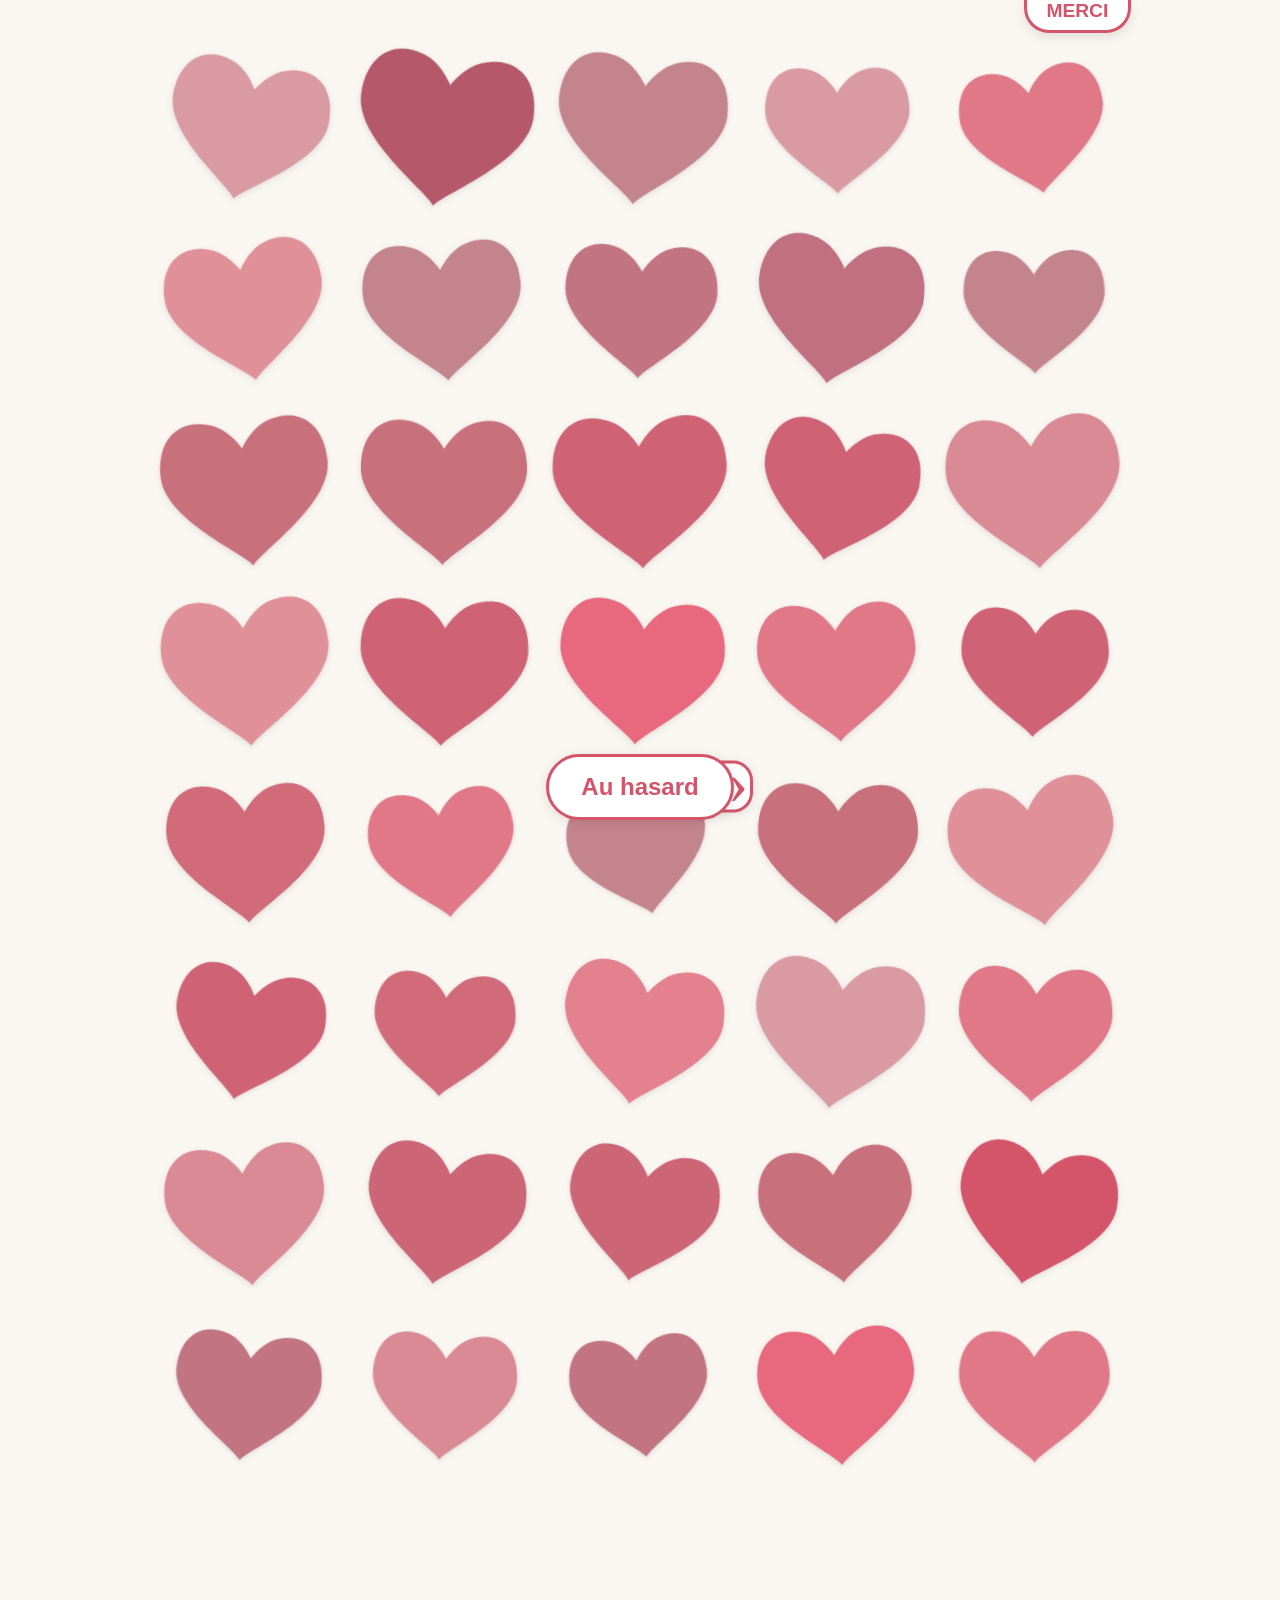
==== commit dc277d22: "wording" ====
--- a/index.html
+++ b/index.html
@@ -12,7 +12,7 @@
 
   <div class="about-pill" id="aboutPill">
     <div class="about-title">
-      <h1>Jubilé des 50 ans de la paroisse catholique de Berne et environs</h1>
+      <h1>Jubilé des 50 ans de la paroisse catholique de langue française de Berne et environs</h1>
     </div>
     <span class="about-label">MERCI</span>
   </div>
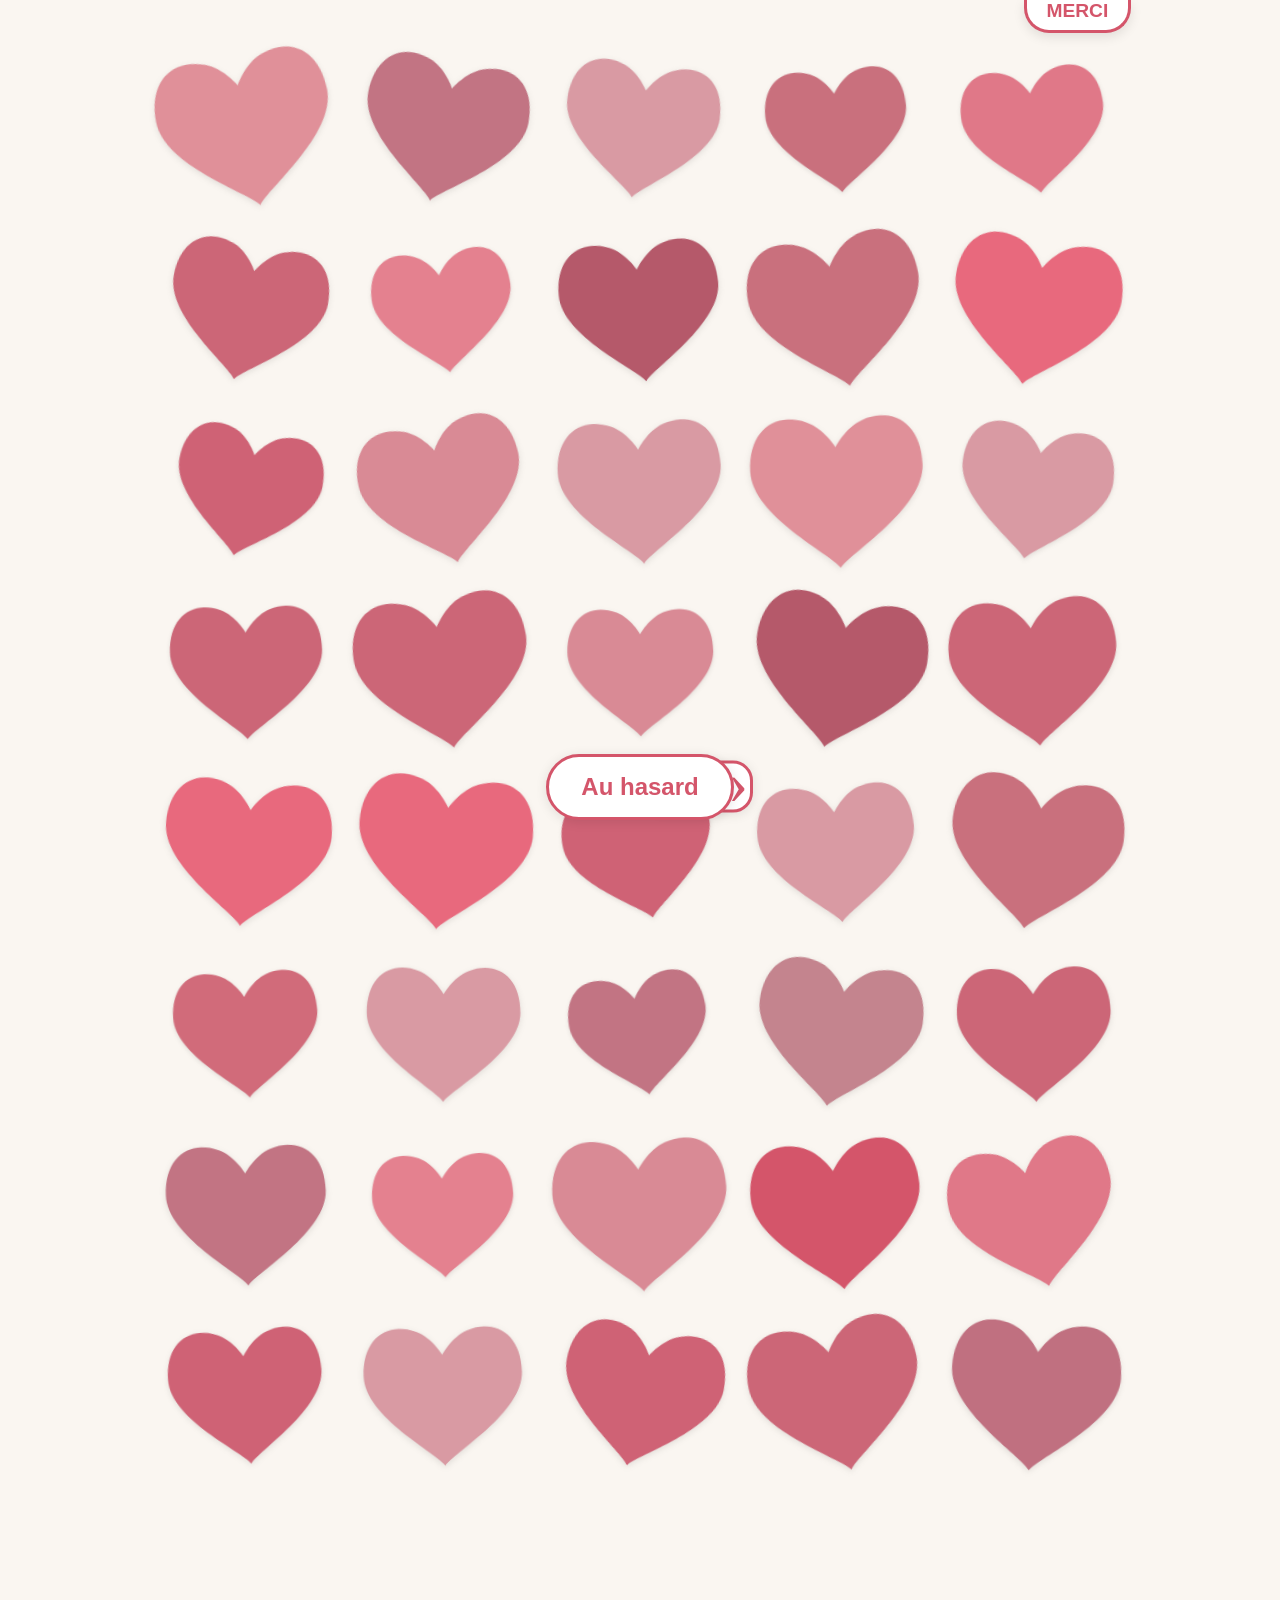
==== commit 5a64ae49: "Fix MERCI pill gap on iPhone by adding viewport-fit=cover Use env(safe-area-inset-top) for body padd" ====
--- a/index.html
+++ b/index.html
@@ -3,7 +3,7 @@
 
 <head>
   <meta charset="UTF-8">
-  <meta name="viewport" content="width=device-width, initial-scale=1.0">
+  <meta name="viewport" content="width=device-width, initial-scale=1.0, viewport-fit=cover">
   <title>MERCI</title>
   <link rel="stylesheet" href="styles.css">
 </head>
--- a/styles.css
+++ b/styles.css
@@ -7,7 +7,7 @@
     body {
       background: #faf6f1;
       min-height: 100vh;
-      padding: 2rem 1rem 5rem;
+      padding: calc(2rem + env(safe-area-inset-top, 0px)) 1rem 5rem;
       font-family: 'Georgia', 'Times New Roman', serif;
       overflow-x: hidden;
     }
@@ -288,7 +288,7 @@
     }
 
     .about-pill.visible .about-title {
-      max-height: 100px;
+      max-height: 200px;
       max-width: 100%;
       opacity: 1;
       padding: 0.6rem 0 0.3rem;
@@ -402,7 +402,7 @@
       }
 
       body {
-        padding: 1rem 0.5rem 5rem;
+        padding: calc(1rem + env(safe-area-inset-top, 0px)) 0.5rem 5rem;
       }
 
       .about-pill {
@@ -435,28 +435,14 @@
         gap: 0.8rem;
       }
 
-      /* Zoom button: simple pill below "Au hasard", no slide */
+      /* Zoom always on: hide the button */
       .zoom-slide {
-        position: static;
-        height: auto;
-        border-radius: 50px;
-        padding: 0.4rem 1.2rem;
-        transition: background 0.3s, border-color 0.3s;
-      }
-
-      .zoom-slide .zoom-label {
-        max-width: none;
-        opacity: 1;
-        padding: 0rem 0.3rem;
-      }
-
-      .zoom-slide .zoom-chevron {
         display: none;
       }
 
-      /* Smaller zoom scale for phone screens */
+      /* Zoom scale for phone screens */
       .heart-card.zoomed .heart-inner {
-        transform: perspective(800px) rotateY(180deg) scale(1.5);
+        transform: perspective(800px) rotateY(180deg) scale(1.8);
       }
 
       .heart-card.zoomed .heart-back-text.long-text {
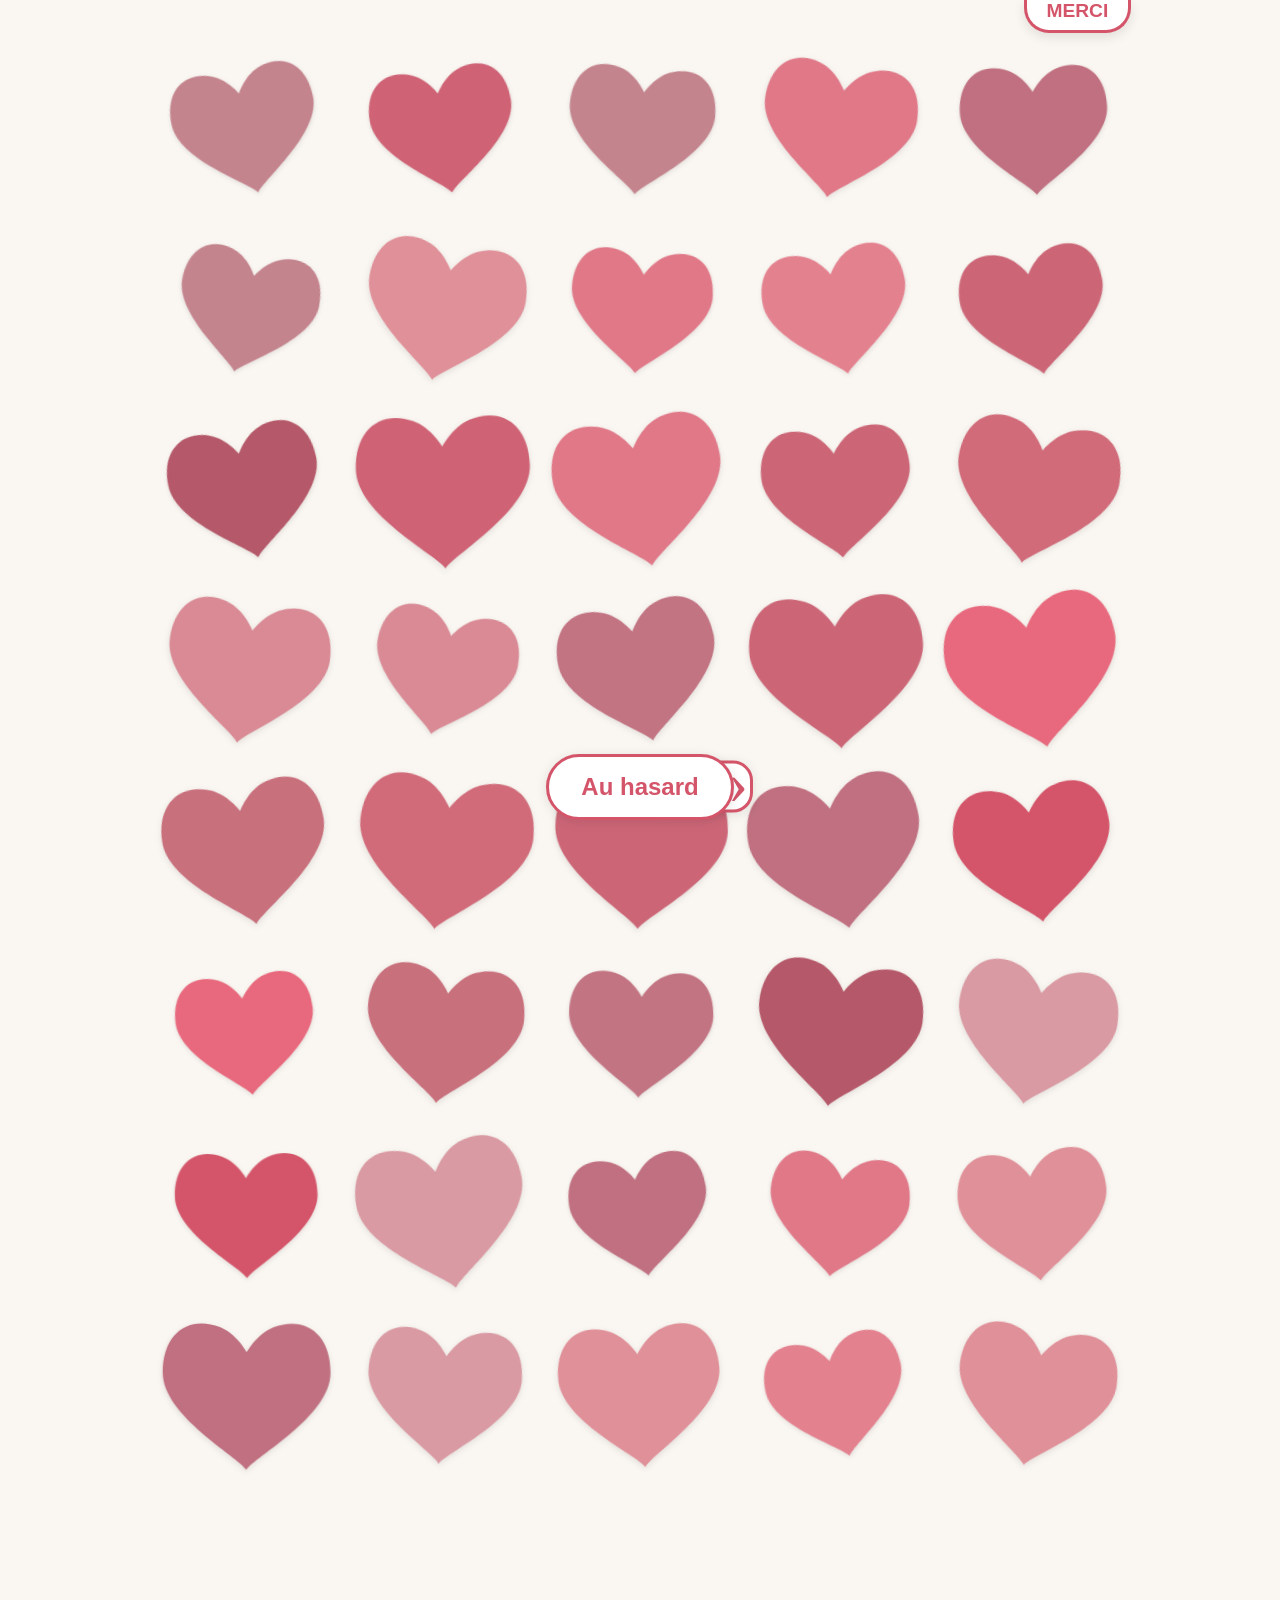
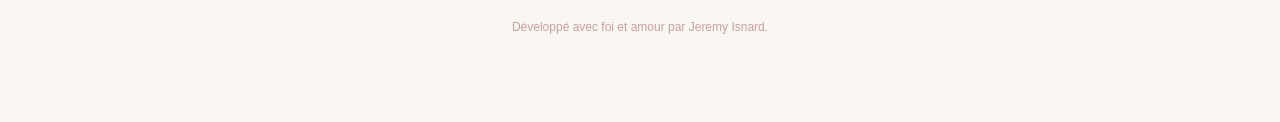
==== commit 4b0f90d1: "Add footer disclaimer Co-Authored-By: Claude Opus 4.6 <noreply@anthropic.com>" ====
--- a/index.html
+++ b/index.html
@@ -26,6 +26,8 @@
     </div>
   </div>
 
+  <footer class="disclaimer">Développé avec foi et amour par Jeremy Isnard.</footer>
+
   <script src="script.js"></script>
 
 </body>
--- a/styles.css
+++ b/styles.css
@@ -335,6 +335,17 @@
                   margin 0.05s ease-in-out;
     }
 
+    /* --- Disclaimer footer --- */
+    .disclaimer {
+      text-align: center;
+      font-family: 'Segoe UI', 'Helvetica Neue', Arial, sans-serif;
+      font-size: 0.75rem;
+      color: #c4a0a0;
+      padding: 2rem 1rem 0.5rem;
+      max-width: 980px;
+      margin: 0 auto;
+    }
+
     /* --- Responsive --- */
     @media (max-width: 980px) {
       .grid {
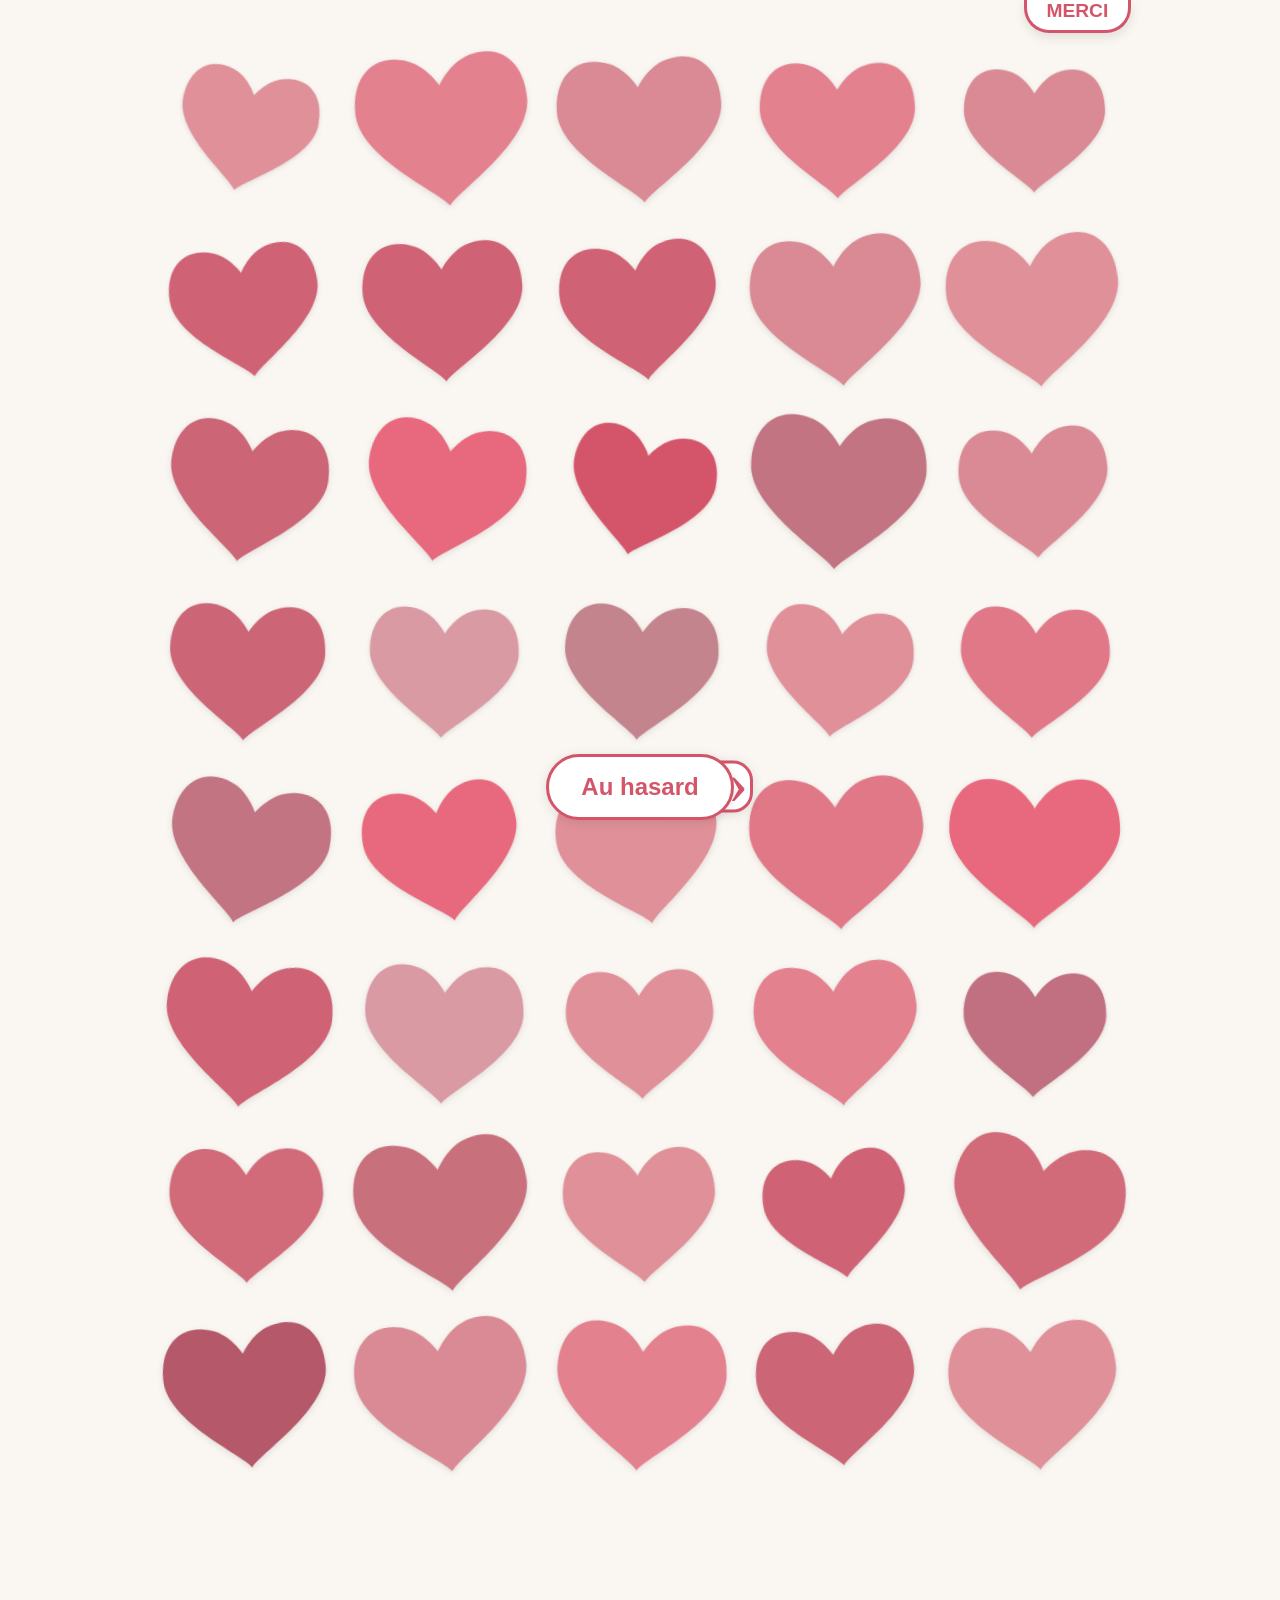
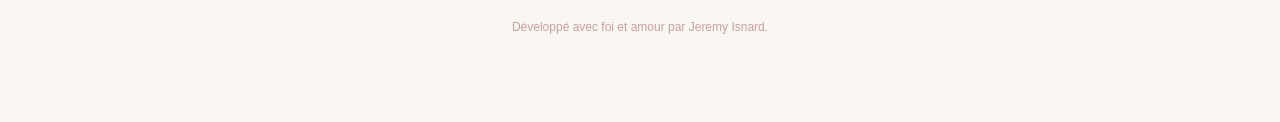
==== commit 3806a342: "Inline disclaimer styles for iOS Safari compatibility Co-Authored-By: Claude Opus 4.6 <noreply@anthr" ====
--- a/index.html
+++ b/index.html
@@ -26,7 +26,7 @@
     </div>
   </div>
 
-  <footer class="disclaimer">Développé avec foi et amour par Jeremy Isnard.</footer>
+  <footer class="disclaimer" style="text-align:center;font-family:'Segoe UI','Helvetica Neue',Arial,sans-serif;font-size:0.75rem;color:#c4a0a0;">Développé avec foi et amour par Jeremy Isnard.</footer>
 
   <script src="script.js"></script>
 
